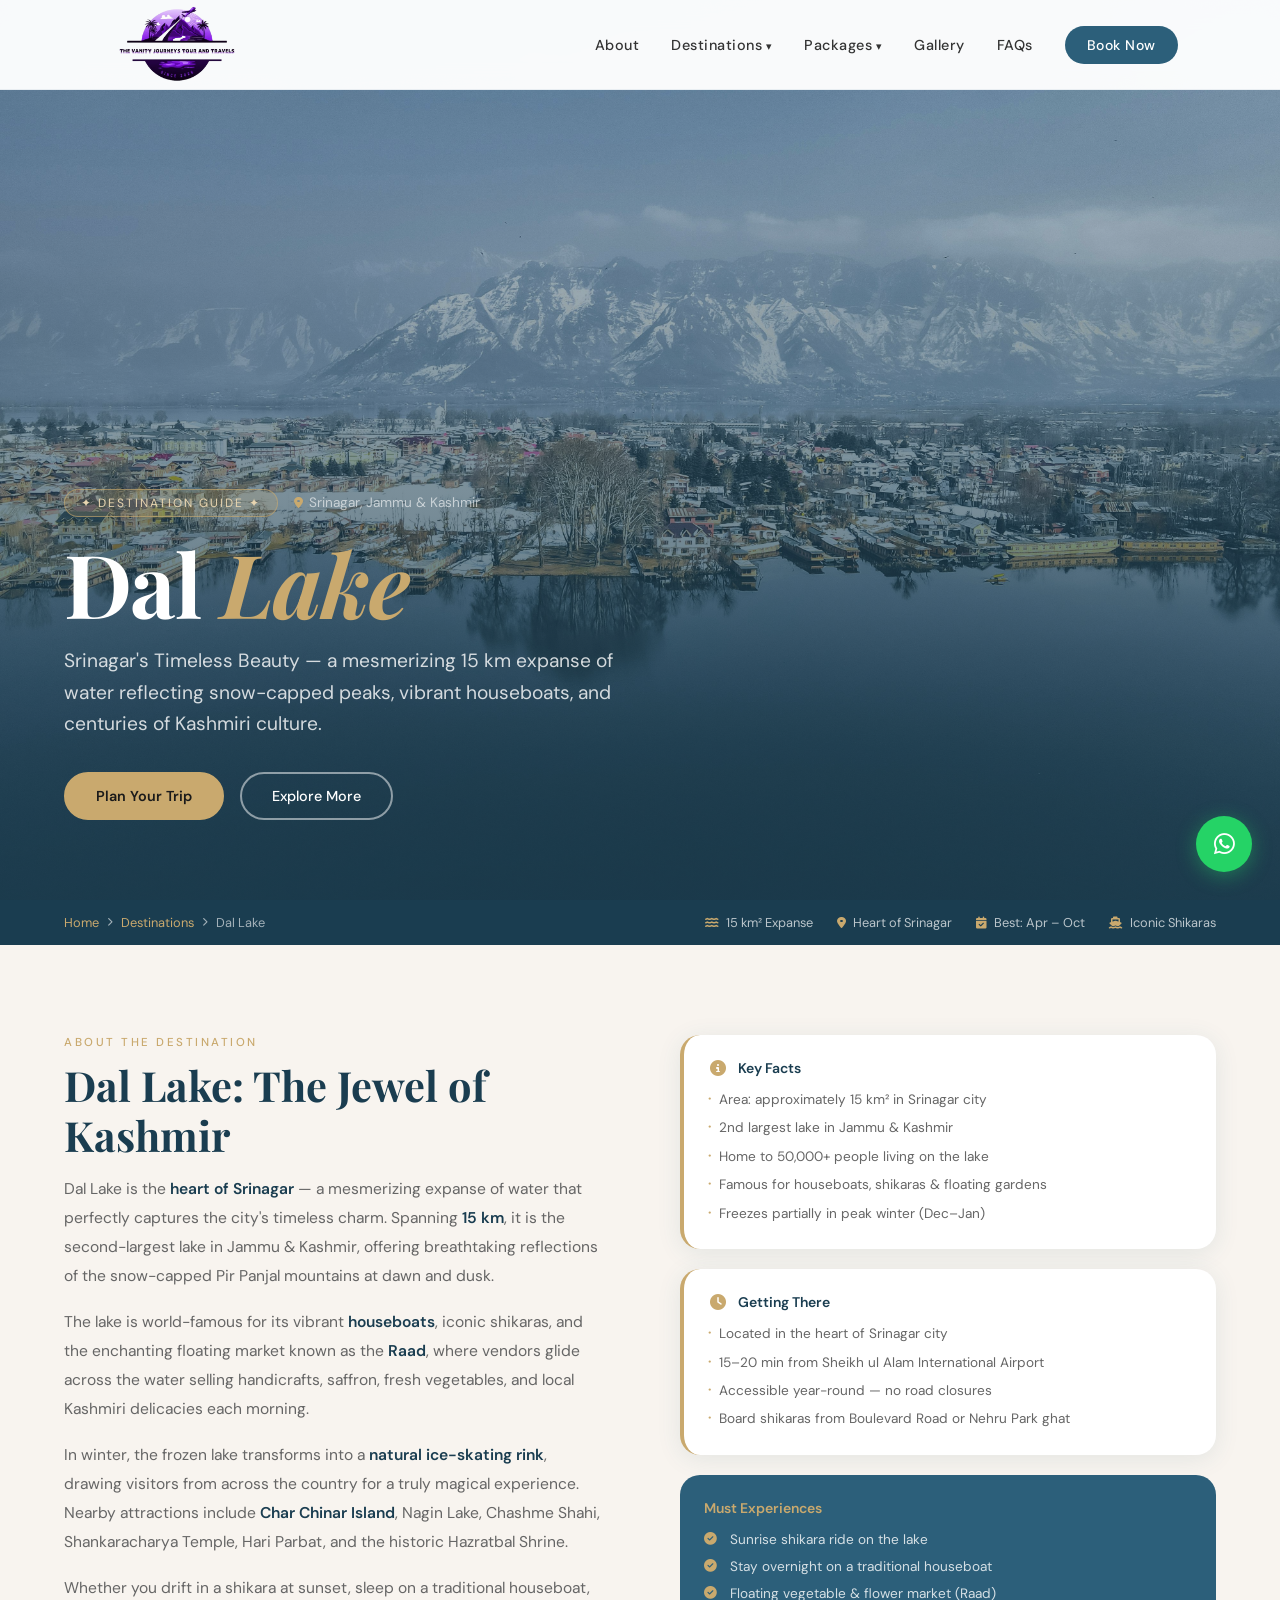
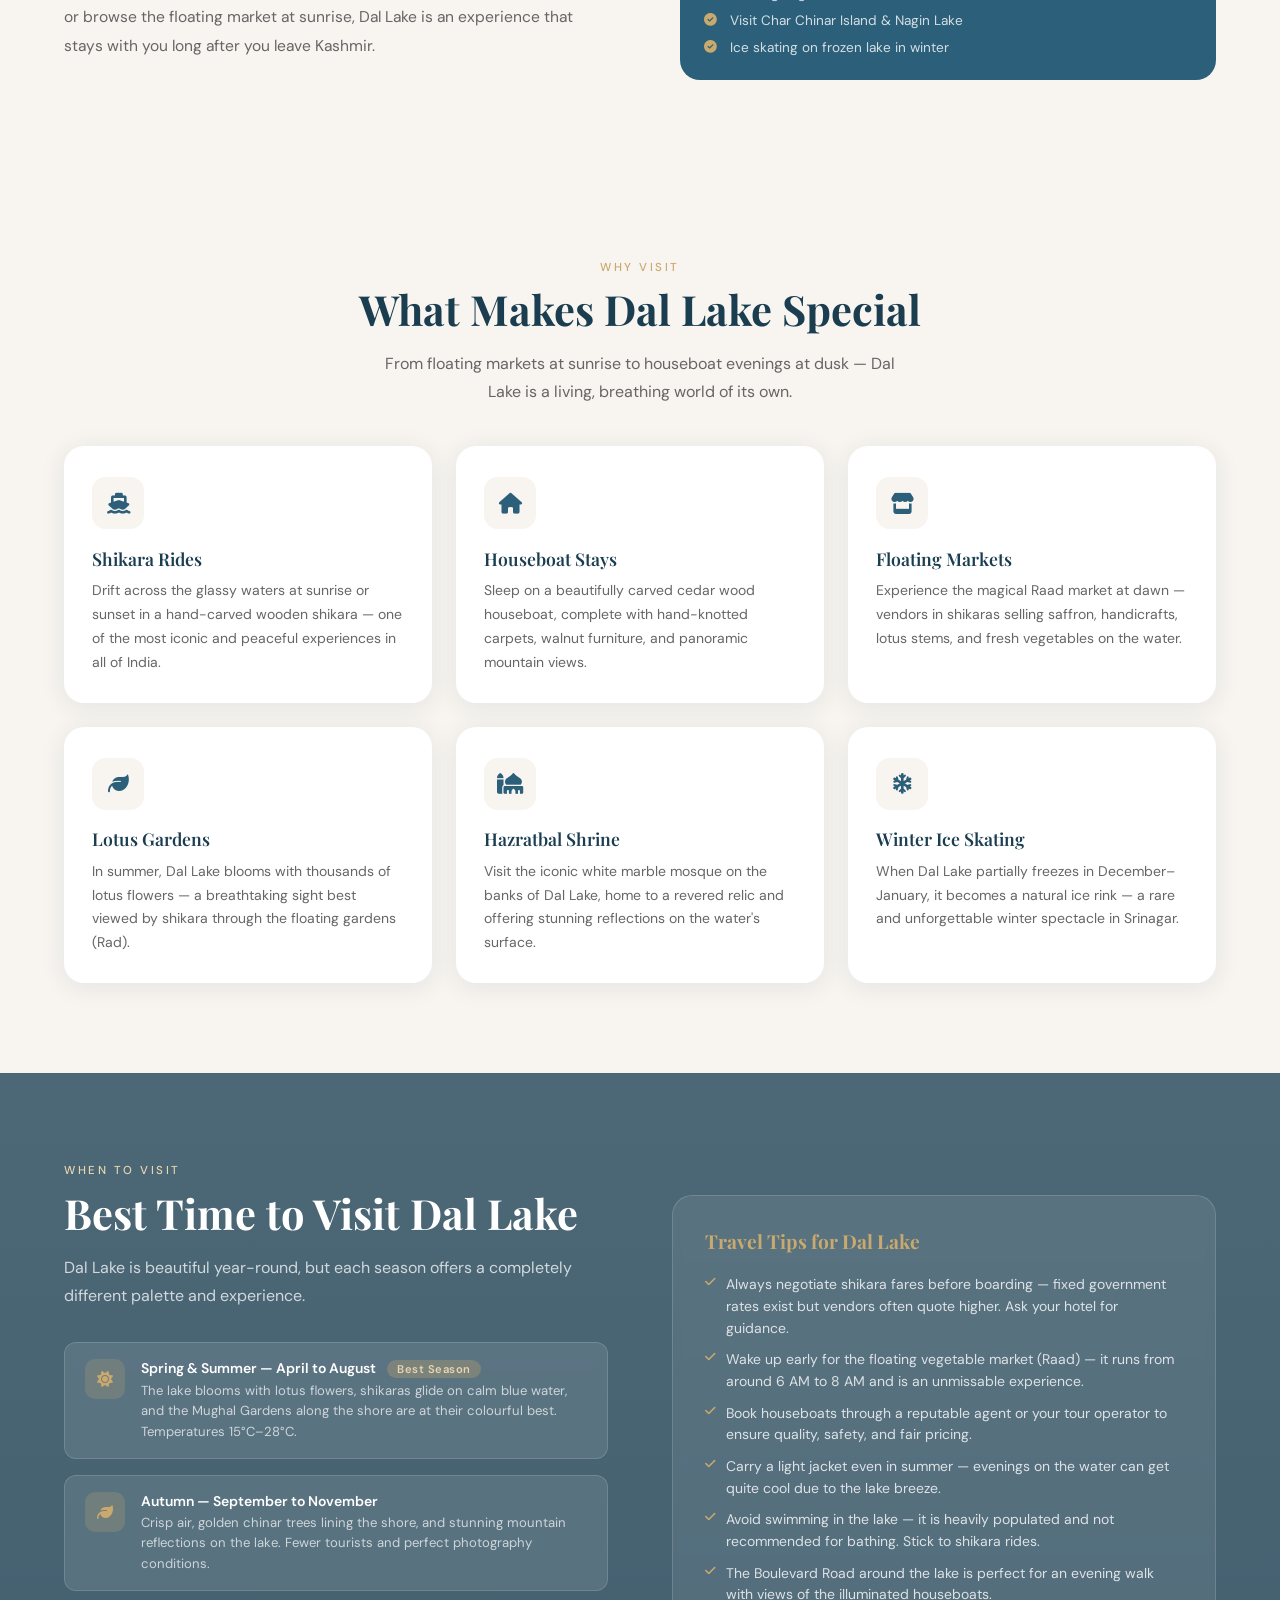
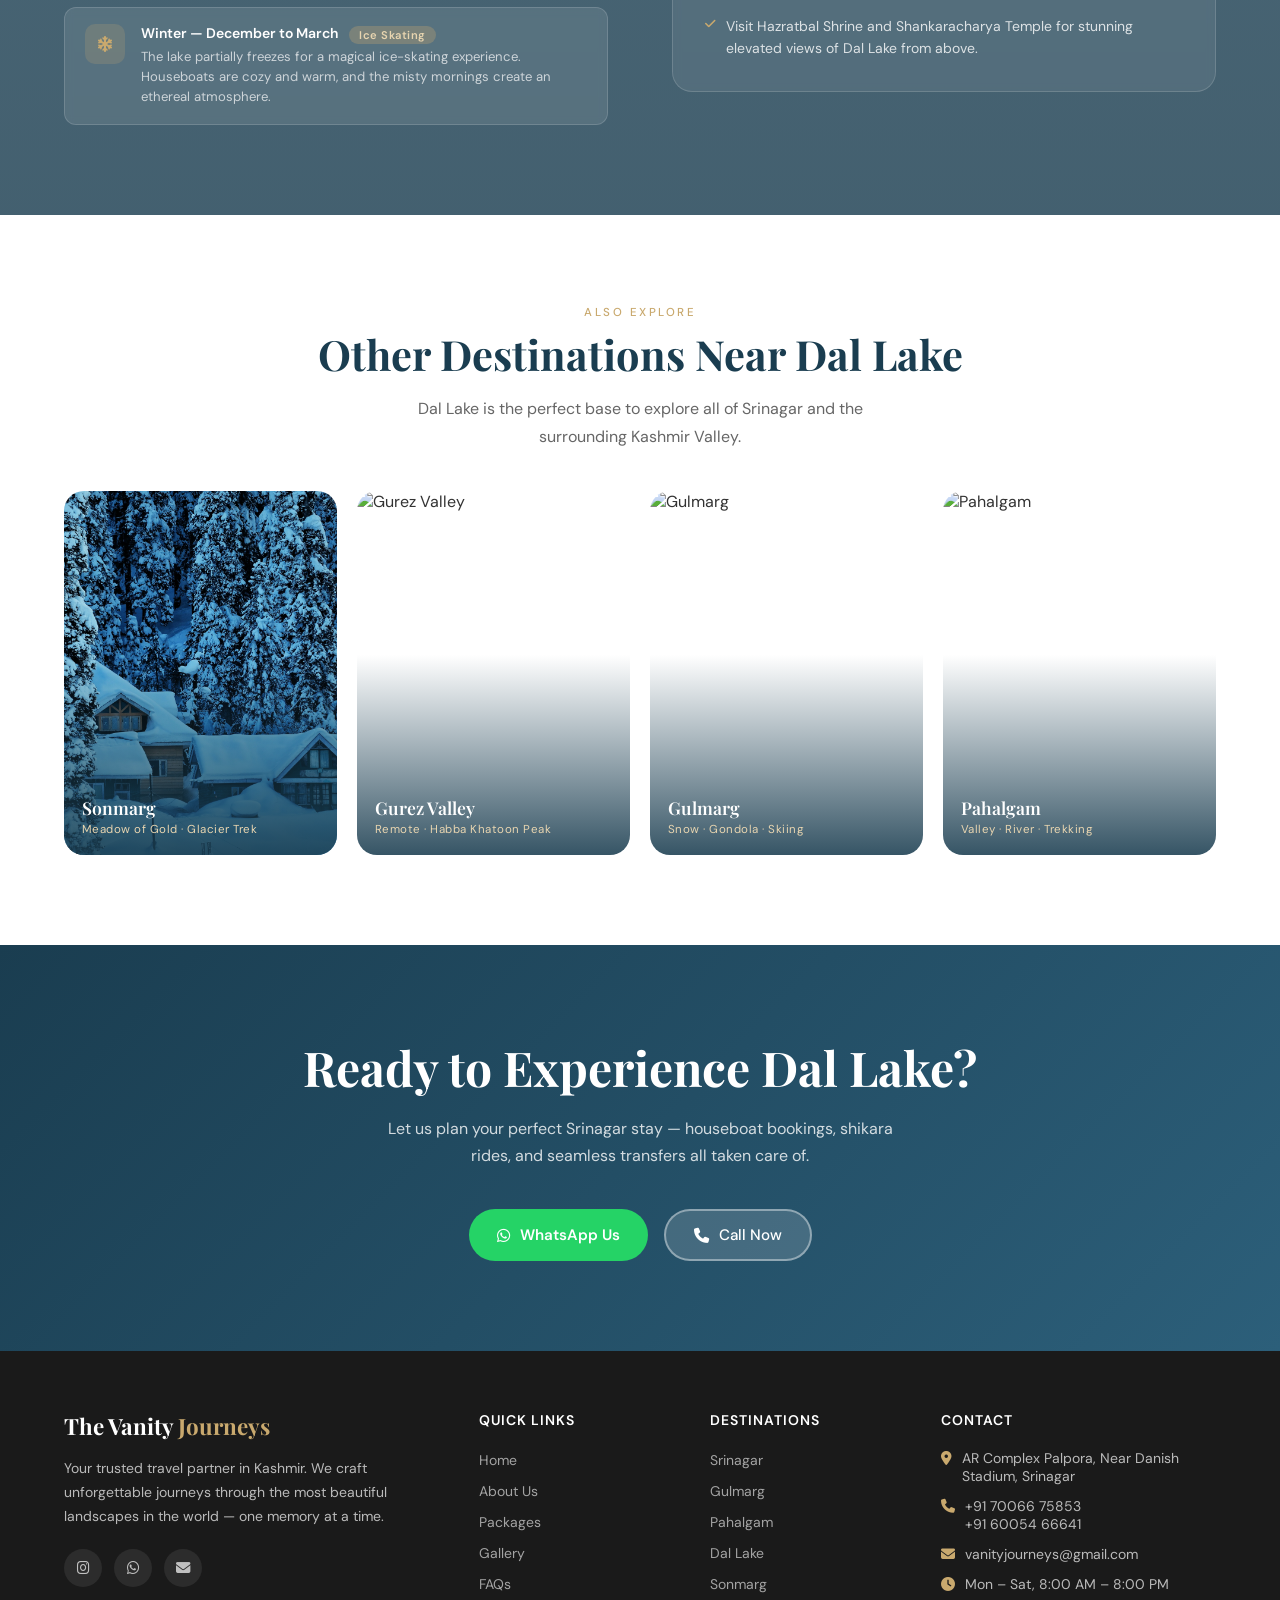
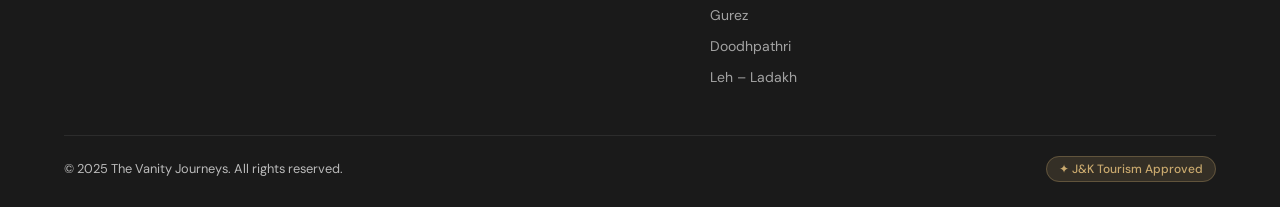
==== dallake.html @ 6ea886d5 "Added Dal Lake Destination Page and Mobile video" ====
<!doctype html>
<html lang="en">
  <head>
    <meta charset="UTF-8" />
    <meta name="viewport" content="width=device-width, initial-scale=1.0" />
    <title>Dal Lake – The Vanity Journeys</title>
    <link rel="preconnect" href="https://fonts.googleapis.com" />
    <link rel="preconnect" href="https://fonts.gstatic.com" crossorigin />
    <link
      href="https://fonts.googleapis.com/css2?family=Playfair+Display:ital,wght@0,400;0,600;0,700;1,400&family=DM+Sans:wght@300;400;500&display=swap"
      rel="stylesheet"
    />
    <link
      rel="stylesheet"
      href="https://cdnjs.cloudflare.com/ajax/libs/font-awesome/6.5.0/css/all.min.css"
    />
    <link rel="stylesheet" href="destination.css" />
  </head>
  <body>
    <!-- NAVBAR -->
    <nav id="navbar">
      <a href="index.html" class="nav-logo"
        ><img src="./assets/images/VanityLogo.png" alt="The Vanity Journeys"
      /></a>
      <ul class="nav-links">
        <li><a href="index.html#about">About</a></li>
        <li class="nav-dropdown">
          <a href="index.html#destinations">Destinations</a>
          <div class="dropdown-menu">
            <a href="#">Srinagar</a><a href="#">Gulmarg</a
            ><a href="#">Pahalgam</a> <a href="#">Doodhpathri</a
            ><a href="sonmarg.html">Sonmarg</a><a href="#">Gurez</a>
            <a href="#">Dal Lake</a><a href="ladakh.html">Leh – Ladakh</a>
          </div>
        </li>
        <li class="nav-dropdown">
          <a href="packages.html">Packages</a>
          <div class="dropdown-menu">
            <a href="packages.html#option1">Kashmir 3N/4D</a>
            <a href="packages.html#option2">Kashmir 4N/5D</a>
            <a href="packages.html#option3">Kashmir 5N/6D</a>
          </div>
        </li>
        <li><a href="#">Gallery</a></li>
        <li><a href="index.html#faq">FAQs</a></li>
        <li><a href="#cta" class="nav-cta">Book Now</a></li>
      </ul>
      <div class="hamburger" onclick="toggleMenu()">
        <span></span><span></span><span></span>
      </div>
    </nav>

    <!-- ─── HERO ─── -->
    <div class="dest-hero">
   <div class="dest-hero-bg" style=" background:
        linear-gradient(to bottom, rgba(26,61,80,0.25) 0%, rgba(26,61,80,0.85) 100%),
        url('./assets/images/dallake.jpg') center/cover;"></div>
      <div class="dest-hero-content">
        <div class="dest-hero-meta">
          <div class="dest-hero-badge">✦ Destination Guide ✦</div>
          <div class="dest-hero-region">
            <i class="fa fa-map-marker-alt"></i> Srinagar, Jammu & Kashmir
          </div>
        </div>
        <h1>Dal <em>Lake</em></h1>
        <p class="dest-hero-tagline">
          Srinagar's Timeless Beauty — a mesmerizing 15 km expanse of water
          reflecting snow-capped peaks, vibrant houseboats, and centuries of
          Kashmiri culture.
        </p>
        <div class="dest-hero-actions">
          <a href="#cta" class="btn-primary">Plan Your Trip</a>
          <a href="#about" class="btn-outline">Explore More</a>
        </div>
      </div>
    </div>

    <!-- ─── BREADCRUMB + QUICK FACTS ─── -->
    <div class="breadcrumb-bar">
      <div class="breadcrumb">
        <a href="index.html">Home</a>
        <i class="fa fa-chevron-right"></i>
        <a href="#">Destinations</a>
        <i class="fa fa-chevron-right"></i>
        <span>Dal Lake</span>
      </div>
      <div class="dest-quick-facts">
        <div class="dest-quick-fact">
          <i class="fa fa-water"></i> 15 km² Expanse
        </div>
        <div class="dest-quick-fact">
          <i class="fa fa-map-marker-alt"></i> Heart of Srinagar
        </div>
        <div class="dest-quick-fact">
          <i class="fa fa-calendar-check"></i> Best: Apr – Oct
        </div>
        <div class="dest-quick-fact">
          <i class="fa fa-ship"></i> Iconic Shikaras
        </div>
      </div>
    </div>

    <!-- ─── ABOUT ─── -->
    <section id="about">
      <div class="about-grid">
        <div class="about-text   ">
          <div class="section-tag">About the Destination</div>
          <h2 class="section-title">Dal Lake: The Jewel of Kashmir</h2>
          <p>
            Dal Lake is the <strong>heart of Srinagar</strong> — a mesmerizing
            expanse of water that perfectly captures the city's timeless charm.
            Spanning <strong>15 km</strong>, it is the second-largest lake in
            Jammu & Kashmir, offering breathtaking reflections of the
            snow-capped Pir Panjal mountains at dawn and dusk.
          </p>
          <p>
            The lake is world-famous for its vibrant
            <strong>houseboats</strong>, iconic shikaras, and the enchanting
            floating market known as the <strong>Raad</strong>, where vendors
            glide across the water selling handicrafts, saffron, fresh
            vegetables, and local Kashmiri delicacies each morning.
          </p>
          <p>
            In winter, the frozen lake transforms into a
            <strong>natural ice-skating rink</strong>, drawing visitors from
            across the country for a truly magical experience. Nearby
            attractions include <strong>Char Chinar Island</strong>, Nagin Lake,
            Chashme Shahi, Shankaracharya Temple, Hari Parbat, and the historic
            Hazratbal Shrine.
          </p>
          <p>
            Whether you drift in a shikara at sunset, sleep on a traditional
            houseboat, or browse the floating market at sunrise, Dal Lake is an
            experience that stays with you long after you leave Kashmir.
          </p>
        </div>

        <div class="about-sidebar   ">
          <div class="info-card">
            <div class="info-card-header">
              <i class="fa fa-info-circle"></i>
              <h4>Key Facts</h4>
            </div>
            <ul>
              <li>Area: approximately 15 km² in Srinagar city</li>
              <li>2nd largest lake in Jammu & Kashmir</li>
              <li>Home to 50,000+ people living on the lake</li>
              <li>Famous for houseboats, shikaras & floating gardens</li>
              <li>Freezes partially in peak winter (Dec–Jan)</li>
            </ul>
          </div>

          <div class="info-card">
            <div class="info-card-header">
              <i class="fa fa-clock"></i>
              <h4>Getting There</h4>
            </div>
            <ul>
              <li>Located in the heart of Srinagar city</li>
              <li>15–20 min from Sheikh ul Alam International Airport</li>
              <li>Accessible year-round — no road closures</li>
              <li>Board shikaras from Boulevard Road or Nehru Park ghat</li>
            </ul>
          </div>

          <div class="highlight-strip">
            <h4>Must Experiences</h4>
            <div class="highlight-item">
              <i class="fa fa-check-circle"></i
              ><span>Sunrise shikara ride on the lake</span>
            </div>
            <div class="highlight-item">
              <i class="fa fa-check-circle"></i
              ><span>Stay overnight on a traditional houseboat</span>
            </div>
            <div class="highlight-item">
              <i class="fa fa-check-circle"></i
              ><span>Floating vegetable & flower market (Raad)</span>
            </div>
            <div class="highlight-item">
              <i class="fa fa-check-circle"></i
              ><span>Visit Char Chinar Island & Nagin Lake</span>
            </div>
            <div class="highlight-item">
              <i class="fa fa-check-circle"></i
              ><span>Ice skating on frozen lake in winter</span>
            </div>
          </div>
        </div>
      </div>
    </section>

 

    <!-- ─── HIGHLIGHTS ─── -->
    <section id="highlights">
      <div class="  " style="text-align: center">
        <div class="section-tag">Why Visit</div>
        <h2 class="section-title">What Makes Dal Lake Special</h2>
        <p class="section-sub" style="max-width: 540px; margin: 0 auto">
          From floating markets at sunrise to houseboat evenings at dusk — Dal
          Lake is a living, breathing world of its own.
        </p>
      </div>
      <div class="highlights-grid">
        <div class="highlight-card   ">
          <div class="highlight-card-icon"><i class="fa fa-ship"></i></div>
          <h3>Shikara Rides</h3>
          <p>
            Drift across the glassy waters at sunrise or sunset in a hand-carved
            wooden shikara — one of the most iconic and peaceful experiences in
            all of India.
          </p>
        </div>
        <div class="highlight-card   ">
          <div class="highlight-card-icon"><i class="fa fa-home"></i></div>
          <h3>Houseboat Stays</h3>
          <p>
            Sleep on a beautifully carved cedar wood houseboat, complete with
            hand-knotted carpets, walnut furniture, and panoramic mountain
            views.
          </p>
        </div>
        <div class="highlight-card   ">
          <div class="highlight-card-icon"><i class="fa fa-store"></i></div>
          <h3>Floating Markets</h3>
          <p>
            Experience the magical Raad market at dawn — vendors in shikaras
            selling saffron, handicrafts, lotus stems, and fresh vegetables on
            the water.
          </p>
        </div>
        <div class="highlight-card   ">
          <div class="highlight-card-icon"><i class="fa fa-leaf"></i></div>
          <h3>Lotus Gardens</h3>
          <p>
            In summer, Dal Lake blooms with thousands of lotus flowers — a
            breathtaking sight best viewed by shikara through the floating
            gardens (Rad).
          </p>
        </div>
        <div class="highlight-card   ">
          <div class="highlight-card-icon"><i class="fa fa-mosque"></i></div>
          <h3>Hazratbal Shrine</h3>
          <p>
            Visit the iconic white marble mosque on the banks of Dal Lake, home
            to a revered relic and offering stunning reflections on the water's
            surface.
          </p>
        </div>
        <div class="highlight-card   ">
          <div class="highlight-card-icon"><i class="fa fa-snowflake"></i></div>
          <h3>Winter Ice Skating</h3>
          <p>
            When Dal Lake partially freezes in December–January, it becomes a
            natural ice rink — a rare and unforgettable winter spectacle in
            Srinagar.
          </p>
        </div>
      </div>
    </section>

    <!-- ─── BEST TIME ─── -->
    <section id="best-time">
      <div class="best-time-grid">
        <div class="best-time-content   ">
          <div class="section-tag">When to Visit</div>
          <h2 class="section-title">Best Time to Visit Dal Lake</h2>
          <p class="section-sub">
            Dal Lake is beautiful year-round, but each season offers a
            completely different palette and experience.
          </p>
          <div class="season-cards" style="margin-top: 1.75rem">
            <div class="season-card">
              <div class="season-icon"><i class="fa fa-sun"></i></div>
              <div>
                <h4>
                  Spring & Summer — April to August
                  <span class="season-best">Best Season</span>
                </h4>
                <p>
                  The lake blooms with lotus flowers, shikaras glide on calm
                  blue water, and the Mughal Gardens along the shore are at
                  their colourful best. Temperatures 15°C–28°C.
                </p>
              </div>
            </div>
            <div class="season-card">
              <div class="season-icon"><i class="fa fa-leaf"></i></div>
              <div>
                <h4>Autumn — September to November</h4>
                <p>
                  Crisp air, golden chinar trees lining the shore, and stunning
                  mountain reflections on the lake. Fewer tourists and perfect
                  photography conditions.
                </p>
              </div>
            </div>
            <div class="season-card">
              <div class="season-icon"><i class="fa fa-snowflake"></i></div>
              <div>
                <h4>
                  Winter — December to March
                  <span class="season-best">Ice Skating</span>
                </h4>
                <p>
                  The lake partially freezes for a magical ice-skating
                  experience. Houseboats are cozy and warm, and the misty
                  mornings create an ethereal atmosphere.
                </p>
              </div>
            </div>
          </div>
        </div>

        <div class="tips-box   ">
          <h3>Travel Tips for Dal Lake</h3>
          <ul class="tips-list">
            <li>
              <i class="fa fa-check"></i> Always negotiate shikara fares before
              boarding — fixed government rates exist but vendors often quote
              higher. Ask your hotel for guidance.
            </li>
            <li>
              <i class="fa fa-check"></i> Wake up early for the floating
              vegetable market (Raad) — it runs from around 6 AM to 8 AM and is
              an unmissable experience.
            </li>
            <li>
              <i class="fa fa-check"></i> Book houseboats through a reputable
              agent or your tour operator to ensure quality, safety, and fair
              pricing.
            </li>
            <li>
              <i class="fa fa-check"></i> Carry a light jacket even in summer —
              evenings on the water can get quite cool due to the lake breeze.
            </li>
            <li>
              <i class="fa fa-check"></i> Avoid swimming in the lake — it is
              heavily populated and not recommended for bathing. Stick to
              shikara rides.
            </li>
            <li>
              <i class="fa fa-check"></i> The Boulevard Road around the lake is
              perfect for an evening walk with views of the illuminated
              houseboats.
            </li>
            <li>
              <i class="fa fa-check"></i> Visit Hazratbal Shrine and
              Shankaracharya Temple for stunning elevated views of Dal Lake from
              above.
            </li>
          </ul>
        </div>
      </div>
    </section>

    <!-- ─── NEARBY DESTINATIONS ─── -->
    <section id="nearby">
      <div class="  " style="text-align: center; margin-bottom: 0">
        <div class="section-tag">Also Explore</div>
        <h2 class="section-title">Other Destinations Near Dal Lake</h2>
        <p class="section-sub" style="max-width: 500px; margin: 0 auto">
          Dal Lake is the perfect base to explore all of Srinagar and the
          surrounding Kashmir Valley.
        </p>
      </div>
      <div class="nearby-grid">
        <a href="sonmarg.html" class="nearby-card   ">
          <img
            src="./assets/images/sonmarg/sonmarg2.webp"
            alt="Sonmarg"
          />
          <div class="nearby-overlay">
            <div class="nearby-name">Sonmarg</div>
            <div class="nearby-tag">Meadow of Gold · Glacier Trek</div>
          </div>
          <div class="nearby-arrow"><i class="fa fa-arrow-right"></i></div>
        </a>
        <div class="nearby-card   ">
          <img
            src="https://images.unsplash.com/photo-1625467096769-ac4a8c4f4e56?w=500&q=80"
            alt="Gurez Valley"
          />
          <div class="nearby-overlay">
            <div class="nearby-name">Gurez Valley</div>
            <div class="nearby-tag">Remote · Habba Khatoon Peak</div>
          </div>
          <div class="nearby-arrow"><i class="fa fa-arrow-right"></i></div>
        </div>
        <div class="nearby-card   ">
          <img
            src="https://images.unsplash.com/photo-1582650625119-3a31f8fa2699?w=500&q=80"
            alt="Gulmarg"
          />
          <div class="nearby-overlay">
            <div class="nearby-name">Gulmarg</div>
            <div class="nearby-tag">Snow · Gondola · Skiing</div>
          </div>
          <div class="nearby-arrow"><i class="fa fa-arrow-right"></i></div>
        </div>
        <div class="nearby-card   ">
          <img
            src="https://images.unsplash.com/photo-1626621341517-bbf3d9990a23?w=500&q=80"
            alt="Pahalgam"
          />
          <div class="nearby-overlay">
            <div class="nearby-name">Pahalgam</div>
            <div class="nearby-tag">Valley · River · Trekking</div>
          </div>
          <div class="nearby-arrow"><i class="fa fa-arrow-right"></i></div>
        </div>
      </div>
    </section>

    <!-- ─── CTA ─── -->
    <section id="cta">
      <div class="  ">
        <h2>Ready to Experience Dal Lake?</h2>
        <p>
          Let us plan your perfect Srinagar stay — houseboat bookings, shikara
          rides, and seamless transfers all taken care of.
        </p>
        <div class="cta-actions">
          <a
            href="https://wa.me/917006675853?text=Hi%2C%20I%27m%20interested%20in%20a%20Dal%20Lake%20%2F%20Srinagar%20tour%20package"
            class="btn-whatsapp"
            target="_blank"
            ><i class="fab fa-whatsapp"></i> WhatsApp Us</a
          >
          <a href="tel:+917006675853" class="btn-call"
            ><i class="fa fa-phone"></i> Call Now</a
          >
        </div>
      </div>
    </section>

    <!-- ─── FOOTER ─── -->
    <footer>
      <div class="footer-grid">
        <div class="footer-brand">
          <span class="logo">The Vanity <span>Journeys</span></span>
          <p>
            Your trusted travel partner in Kashmir. We craft unforgettable
            journeys through the most beautiful landscapes in the world — one
            memory at a time.
          </p>
          <div class="footer-socials">
            <a href="https://instagram.com/thevanityjourneys" target="_blank"
              ><i class="fab fa-instagram"></i
            ></a>
            <a href="https://wa.me/917006675853" target="_blank"
              ><i class="fab fa-whatsapp"></i
            ></a>
            <a href="mailto:vanityjourneys@gmail.com"
              ><i class="fa fa-envelope"></i
            ></a>
          </div>
        </div>
        <div class="footer-col">
          <h4>Quick Links</h4>
          <ul>
            <li><a href="index.html">Home</a></li>
            <li><a href="index.html#about">About Us</a></li>
            <li><a href="packages.html">Packages</a></li>
            <li><a href="#">Gallery</a></li>
            <li><a href="index.html#faq">FAQs</a></li>
          </ul>
        </div>
        <div class="footer-col">
          <h4>Destinations</h4>
          <ul>
            <li><a href="#">Srinagar</a></li>
            <li><a href="#">Gulmarg</a></li>
            <li><a href="#">Pahalgam</a></li>
            <li><a href="#">Dal Lake</a></li>
            <li><a href="sonmarg.html">Sonmarg</a></li>
            <li><a href="#">Gurez</a></li>
            <li><a href="#">Doodhpathri</a></li>
            <li><a href="ladakh.html">Leh – Ladakh</a></li>
          </ul>
        </div>
        <div class="footer-col">
          <h4>Contact</h4>
          <div class="footer-contact-item">
            <i class="fa fa-map-marker-alt"></i
            ><span>AR Complex Palpora, Near Danish Stadium, Srinagar</span>
          </div>
          <div class="footer-contact-item">
            <i class="fa fa-phone"></i
            ><span>+91 70066 75853<br />+91 60054 66641</span>
          </div>
          <div class="footer-contact-item">
            <i class="fa fa-envelope"></i><span>vanityjourneys@gmail.com</span>
          </div>
          <div class="footer-contact-item">
            <i class="fa fa-clock"></i><span>Mon – Sat, 8:00 AM – 8:00 PM</span>
          </div>
        </div>
      </div>
      <div class="footer-bottom">
        <span>© 2025 The Vanity Journeys. All rights reserved.</span>
        <div class="footer-approved"><span>✦ J&K Tourism Approved</span></div>
      </div>
    </footer>

    <a href="https://wa.me/917006675853" class="wa-float" target="_blank"
      ><i class="fab fa-whatsapp"></i
    ></a>

    <script>
      const navbar = document.getElementById("navbar");
      window.addEventListener("scroll", () => {
        navbar.classList.toggle("scrolled", window.scrollY > 40);
      });

      const observer = new IntersectionObserver(
        (entries) => {
          entries.forEach((entry, i) => {
            if (entry.isIntersecting) {
              setTimeout(() => entry.target.classList.add("visible"), i * 90);
              observer.unobserve(entry.target);
            }
          });
        },
        { threshold: 0.1 },
      );
      document
        .querySelectorAll(".  ")
        .forEach((el) => observer.observe(el));

      function toggleMenu() {
        const links = document.querySelector(".nav-links");
        if (links.style.display === "flex") {
          links.style.display = "";
        } else {
          links.style.cssText =
            "display:flex;flex-direction:column;position:fixed;top:72px;left:0;right:0;background:white;padding:1.5rem 5%;box-shadow:0 12px 48px rgba(44,95,122,0.18);gap:1rem;z-index:999;";
        }
      }
    </script>
  </body>
</html>
---- destination.css ----
*,
*::before,
*::after {
  box-sizing: border-box;
  margin: 0;
  padding: 0;
}

:root {
  --primary: #2c5f7a;
  --primary-dark: #1a3d50;
  --primary-light: #4a85a3;
  --accent: #c9a96e;
  --accent-light: #e8d5b0;
  --cream: #f8f4ef;
  --cream-dark: #ede7de;
  --dark: #1a1a1a;
  --text: #333;
  --text-light: #666;
  --white: #fff;
  --font-display: "Playfair Display", serif;
  --font-body: "DM Sans", sans-serif;
  --shadow: 0 4px 24px rgba(44, 95, 122, 0.1);
  --shadow-lg: 0 12px 48px rgba(44, 95, 122, 0.18);
  --radius: 12px;
  --radius-lg: 20px;
}

html {
  scroll-behavior: smooth;
}
body {
  font-family: var(--font-body);
  color: var(--text);
  background: var(--white);
  overflow-x: hidden;
}

/* ─── NAVBAR ─── */
nav {
  position: fixed;
  top: 0;
  left: 0;
  right: 0;
  z-index: 1000;
  display: flex;
  align-items: center;
  justify-content: space-between;
  padding: 0 8%;
  height: 90px;
  background: rgba(255, 255, 255, 0.96);
  backdrop-filter: blur(12px);
  border-bottom: 1px solid rgba(44, 95, 122, 0.08);
  transition: box-shadow 0.3s;
}
nav.scrolled {
  box-shadow: var(--shadow);
}

.nav-logo > img {
  width: 150px;
  text-decoration: none;
  letter-spacing: -0.5px;
}
.nav-logo span {
  color: var(--accent);
}
.nav-links {
  display: flex;
  align-items: center;
  gap: 2rem;
  list-style: none;
}
.nav-links a {
  font-size: 0.9rem;
  font-weight: 500;
  color: var(--text);
  text-decoration: none;
  letter-spacing: 0.5px;
  transition: color 0.2s;
}
.nav-links a:hover,
.nav-links a.active {
  color: var(--primary);
}
.nav-dropdown {
  position: relative;
}
.nav-dropdown > a::after {
  content: " ▾";
  font-size: 0.7rem;
}
/* Bridge gap so mouse can travel from link to menu without it closing */
.nav-dropdown::after {
  content: "";
  position: absolute;
  top: 100%;
  left: 0;
  right: 0;
  height: 12px;
}
.dropdown-menu {
  display: block;
  visibility: hidden;
  opacity: 0;
  pointer-events: none;
  position: absolute;
  top: calc(100% + 12px);
  left: 0;
  background: var(--white);
  border-radius: var(--radius);
  box-shadow: var(--shadow-lg);
  min-width: 200px;
  padding: 8px 0;
  border: 1px solid rgba(44, 95, 122, 0.08);
  transform: translateY(6px);
  transition:
    opacity 0.18s ease,
    transform 0.18s ease,
    visibility 0s 0.18s;
}
.nav-dropdown:hover .dropdown-menu,
.nav-dropdown:focus-within .dropdown-menu {
  visibility: visible;
  opacity: 1;
  pointer-events: auto;
  transform: translateY(0);
  transition:
    opacity 0.18s ease,
    transform 0.18s ease,
    visibility 0s 0s;
}
.dropdown-menu a {
  display: block;
  padding: 10px 18px;
  font-size: 0.875rem;
  color: var(--text);
}
.dropdown-menu a:hover {
  background: var(--cream);
  color: var(--primary);
}
/* Mobile dropdown inside hamburger menu */
.nav-links.mobile-open {
  display: flex !important;
}
.nav-links.mobile-open .nav-dropdown .dropdown-menu {
  display: none;
  position: static;
  box-shadow: none;
  border: none;
  background: var(--cream);
  border-radius: var(--radius);
  padding: 4px 0 4px 1rem;
  margin-top: 4px;
  transform: none;
  opacity: 1;
  visibility: visible;
  pointer-events: auto;
  transition: none;
}
.nav-cta {
  background: var(--primary);
  color: var(--white) !important;
  padding: 10px 22px;
  border-radius: 50px;
  font-weight: 500 !important;
  font-size: 0.875rem !important;
  transition:
    background 0.2s,
    transform 0.15s !important;
}
.nav-cta:hover {
  background: var(--primary-dark) !important;
  transform: translateY(-1px);
}
.hamburger {
  display: none;
  flex-direction: column;
  gap: 5px;
  cursor: pointer;
}
.hamburger span {
  display: block;
  width: 24px;
  height: 2px;
  background: var(--primary);
  border-radius: 2px;
  transition: 0.3s;
}

/* ─── HERO ─── */
.dest-hero {
  position: relative;
  height: 100vh;
  min-height: 580px;
  display: flex;
  align-items: flex-end;
  overflow: hidden;
}
.dest-hero-bg {
  position: absolute;
  inset: 0;
  transform-origin: center;
  animation: slowZoom 12s ease-out both;
}
@keyframes slowZoom {
  from {
    transform: scale(1.06);
  }
  to {
    transform: scale(1);
  }
}

.dest-hero-content {
  position: relative;
  z-index: 2;
  padding: 0 5% 5rem;
  width: 100%;
  animation: fadeUp 1s 0.3s ease both;
}
@keyframes fadeUp {
  from {
    opacity: 0;
    transform: translateY(32px);
  }
  to {
    opacity: 1;
    transform: translateY(0);
  }
}

.dest-hero-meta {
  display: flex;
  align-items: center;
  gap: 1rem;
  margin-bottom: 1.25rem;
  flex-wrap: wrap;
}
.dest-hero-badge {
  background: rgba(201, 169, 110, 0.2);
  border: 1px solid rgba(201, 169, 110, 0.6);
  color: var(--accent-light);
  padding: 5px 16px;
  border-radius: 50px;
  font-size: 0.75rem;
  letter-spacing: 2px;
  text-transform: uppercase;
}
.dest-hero-region {
  color: rgba(255, 255, 255, 0.6);
  font-size: 0.85rem;
  display: flex;
  align-items: center;
  gap: 6px;
}
.dest-hero-region i {
  color: var(--accent);
  font-size: 0.75rem;
}

.dest-hero-content h1 {
  font-family: var(--font-display);
  font-size: clamp(2.8rem, 7vw, 5.5rem);
  font-weight: 700;
  color: var(--white);
  line-height: 1.05;
  margin-bottom: 1rem;
  letter-spacing: -1px;
}
.dest-hero-content h1 em {
  color: var(--accent);
  font-style: italic;
}
.dest-hero-tagline {
  font-size: clamp(1rem, 2vw, 1.2rem);
  color: rgba(255, 255, 255, 0.8);
  max-width: 600px;
  line-height: 1.65;
  margin-bottom: 2rem;
}
.dest-hero-actions {
  display: flex;
  gap: 1rem;
  flex-wrap: wrap;
}
.btn-primary {
  background: var(--accent);
  color: var(--dark);
  padding: 13px 30px;
  border-radius: 50px;
  font-weight: 600;
  font-size: 0.9rem;
  text-decoration: none;
  border: 2px solid var(--accent);
  transition: all 0.2s;
}
.btn-primary:hover {
  background: transparent;
  color: var(--accent);
}
.btn-outline {
  background: transparent;
  color: var(--white);
  padding: 13px 30px;
  border-radius: 50px;
  font-weight: 500;
  font-size: 0.9rem;
  text-decoration: none;
  border: 2px solid rgba(255, 255, 255, 0.5);
  transition: all 0.2s;
}
.btn-outline:hover {
  background: var(--white);
  color: var(--primary);
}

/* ─── BREADCRUMB BAR ─── */
.breadcrumb-bar {
  background: var(--primary-dark);
  padding: 14px 5%;
  display: flex;
  align-items: center;
  justify-content: space-between;
  flex-wrap: wrap;
  gap: 1rem;
}
.breadcrumb {
  display: flex;
  align-items: center;
  gap: 8px;
  font-size: 0.8rem;
  color: rgba(255, 255, 255, 0.6);
}
.breadcrumb a {
  color: var(--accent);
  text-decoration: none;
  transition: opacity 0.2s;
}
.breadcrumb a:hover {
  opacity: 0.8;
}
.breadcrumb i {
  font-size: 0.55rem;
}
.dest-quick-facts {
  display: flex;
  gap: 1.5rem;
  flex-wrap: wrap;
}
.dest-quick-fact {
  display: flex;
  align-items: center;
  gap: 7px;
  font-size: 0.8rem;
  color: rgba(255, 255, 255, 0.7);
}
.dest-quick-fact i {
  color: var(--accent);
  font-size: 0.75rem;
}

/* ─── FADE IN ─── */
.fade-in {
  opacity: 0;
  transform: translateY(24px);
  transition:
    opacity 0.6s ease,
    transform 0.6s ease;
}
.fade-in.visible {
  opacity: 1;
  transform: translateY(0);
}

/* ─── SECTION COMMONS ─── */
.section-tag {
  font-size: 0.72rem;
  font-weight: 500;
  letter-spacing: 2.5px;
  text-transform: uppercase;
  color: var(--accent);
  margin-bottom: 0.6rem;
}
.section-title {
  font-family: var(--font-display);
  font-size: clamp(1.7rem, 3.5vw, 2.6rem);
  font-weight: 700;
  color: var(--primary-dark);
  line-height: 1.2;
  margin-bottom: 1rem;
}
.section-sub {
  font-size: 1rem;
  color: var(--text-light);
  line-height: 1.75;
}

/* ─── ABOUT SECTION ─── */
#about {
  padding: 90px 5%;
  background: var(--cream);
}
.about-grid {
  display: grid;
  grid-template-columns: 1fr 1fr;
  gap: 5rem;
  align-items: start;
}

.about-text p {
  font-size: 0.975rem;
  color: var(--text-light);
  line-height: 1.85;
  margin-bottom: 1.1rem;
}
.about-text p:last-child {
  margin-bottom: 0;
}
.about-text p strong {
  color: var(--primary-dark);
  font-weight: 600;
}

.about-sidebar {
  display: flex;
  flex-direction: column;
  gap: 1.25rem;
}
.info-card {
  background: var(--white);
  border-radius: var(--radius-lg);
  padding: 1.5rem;
  box-shadow: var(--shadow);
  border-left: 4px solid var(--accent);
}
.info-card-header {
  display: flex;
  align-items: center;
  gap: 10px;
  margin-bottom: 0.75rem;
}
.info-card-header i {
  color: var(--accent);
  font-size: 1rem;
  width: 20px;
  text-align: center;
}
.info-card-header h4 {
  font-size: 0.875rem;
  font-weight: 600;
  color: var(--primary-dark);
}
.info-card p,
.info-card ul li {
  font-size: 0.85rem;
  color: var(--text-light);
  line-height: 1.65;
}
.info-card ul {
  list-style: none;
  display: flex;
  flex-direction: column;
  gap: 6px;
  padding: 0;
}
.info-card ul li {
  display: flex;
  align-items: flex-start;
  gap: 8px;
}
.info-card ul li::before {
  content: "·";
  color: var(--accent);
  font-weight: 700;
  flex-shrink: 0;
  margin-top: -1px;
}

.highlight-strip {
  background: var(--primary);
  border-radius: var(--radius-lg);
  padding: 1.5rem;
  display: flex;
  flex-direction: column;
  gap: 10px;
}
.highlight-strip h4 {
  font-size: 0.875rem;
  font-weight: 600;
  color: var(--accent);
  margin-bottom: 4px;
}
.highlight-item {
  display: flex;
  align-items: center;
  gap: 10px;
}
.highlight-item i {
  color: var(--accent);
  width: 16px;
  flex-shrink: 0;
  font-size: 0.8rem;
}
.highlight-item span {
  font-size: 0.85rem;
  color: rgba(255, 255, 255, 0.8);
}

/* ─── GALLERY ─── */
#gallery {
  padding: 90px 5%;
  background: var(--white);
}
.gallery-grid {
  display: grid;
  grid-template-columns: repeat(4, 1fr);
  grid-template-rows: 260px 260px;
  gap: 12px;
  margin-top: 2.5rem;
}
.gallery-item {
  border-radius: var(--radius-lg);
  overflow: hidden;
  cursor: pointer;
}
.gallery-item img {
  width: 100%;
  height: 100%;
  object-fit: cover;
  transition: transform 0.5s;
  display: block;
}
.gallery-item:hover img {
  transform: scale(1.06);
}
.gallery-item.tall {
  grid-row: span 2;
}
.gallery-item.wide {
  grid-column: span 2;
}

/* ─── HIGHLIGHTS ─── */
#highlights {
  padding: 90px 5%;
  background: var(--cream);
}
.highlights-grid {
  display: grid;
  grid-template-columns: repeat(3, 1fr);
  gap: 1.5rem;
  margin-top: 2.5rem;
}
.highlight-card {
  background: var(--white);
  border-radius: var(--radius-lg);
  padding: 1.75rem;
  box-shadow: var(--shadow);
  transition:
    transform 0.3s,
    box-shadow 0.3s;
  border-top: 3px solid transparent;
}
.highlight-card:hover {
  transform: translateY(-5px);
  box-shadow: var(--shadow-lg);
  border-top-color: var(--accent);
}
.highlight-card-icon {
  width: 52px;
  height: 52px;
  border-radius: 14px;
  background: var(--cream);
  display: flex;
  align-items: center;
  justify-content: center;
  font-size: 1.3rem;
  color: var(--primary);
  margin-bottom: 1.1rem;
}
.highlight-card h3 {
  font-family: var(--font-display);
  font-size: 1.1rem;
  font-weight: 600;
  color: var(--primary-dark);
  margin-bottom: 0.6rem;
}
.highlight-card p {
  font-size: 0.875rem;
  color: var(--text-light);
  line-height: 1.7;
}

/* ─── BEST TIME ─── */
#best-time {
  padding: 90px 5%;
  position: relative;
  background:
    linear-gradient(rgba(26, 61, 80, 0.78), rgba(26, 61, 80, 0.82)),
    url("https://images.unsplash.com/photo-1626621341517-bbf3d9990a23?w=1400&q=80")
      center/cover;
}
.best-time-grid {
  display: grid;
  grid-template-columns: 1fr 1fr;
  gap: 4rem;
  align-items: center;
}
.best-time-content .section-tag {
  color: var(--accent-light);
}
.best-time-content .section-title {
  color: var(--white);
}
.best-time-content .section-sub {
  color: rgba(255, 255, 255, 0.75);
  margin-bottom: 2rem;
}
.season-cards {
  display: flex;
  flex-direction: column;
  gap: 1rem;
}
.season-card {
  background: rgba(255, 255, 255, 0.1);
  border: 1px solid rgba(255, 255, 255, 0.15);
  border-radius: var(--radius);
  padding: 1rem 1.25rem;
  display: flex;
  align-items: flex-start;
  gap: 1rem;
  backdrop-filter: blur(4px);
  transition: background 0.2s;
}
.season-card:hover {
  background: rgba(255, 255, 255, 0.17);
}
.season-icon {
  width: 40px;
  height: 40px;
  flex-shrink: 0;
  background: rgba(201, 169, 110, 0.2);
  border-radius: 10px;
  display: flex;
  align-items: center;
  justify-content: center;
  font-size: 1rem;
  color: var(--accent);
}
.season-card h4 {
  font-size: 0.875rem;
  font-weight: 600;
  color: var(--white);
  margin-bottom: 3px;
}
.season-card p {
  font-size: 0.82rem;
  color: rgba(255, 255, 255, 0.7);
  line-height: 1.55;
}
.season-best {
  display: inline-block;
  background: rgba(201, 169, 110, 0.3);
  color: var(--accent-light);
  padding: 2px 10px;
  border-radius: 50px;
  font-size: 0.7rem;
  font-weight: 600;
  margin-left: 8px;
  letter-spacing: 0.5px;
  vertical-align: middle;
}

.tips-box {
  background: rgba(255, 255, 255, 0.08);
  border: 1px solid rgba(255, 255, 255, 0.15);
  border-radius: var(--radius-lg);
  padding: 2rem;
  backdrop-filter: blur(4px);
}
.tips-box h3 {
  font-family: var(--font-display);
  color: var(--accent);
  font-size: 1.2rem;
  margin-bottom: 1.25rem;
}
.tips-list {
  list-style: none;
  display: flex;
  flex-direction: column;
  gap: 10px;
}
.tips-list li {
  display: flex;
  align-items: flex-start;
  gap: 10px;
  font-size: 0.875rem;
  color: rgba(255, 255, 255, 0.8);
  line-height: 1.55;
}
.tips-list li i {
  color: var(--accent);
  flex-shrink: 0;
  margin-top: 2px;
  font-size: 0.75rem;
}

/* ─── NEARBY DESTINATIONS ─── */
#nearby {
  padding: 90px 5%;
  background: var(--white);
}
.nearby-grid {
  display: grid;
  grid-template-columns: repeat(4, 1fr);
  gap: 1.25rem;
  margin-top: 2.5rem;
}
.nearby-card {
  position: relative;
  border-radius: var(--radius-lg);
  overflow: hidden;
  aspect-ratio: 3/4;
  cursor: pointer;
  transition: transform 0.3s;
}
.nearby-card:hover {
  transform: scale(1.02);
}
.nearby-card img {
  width: 100%;
  height: 100%;
  object-fit: cover;
  transition: transform 0.5s;
}
.nearby-card:hover img {
  transform: scale(1.07);
}
.nearby-overlay {
  position: absolute;
  inset: 0;
  background: linear-gradient(
    to top,
    rgba(26, 61, 80, 0.88) 0%,
    transparent 55%
  );
  display: flex;
  flex-direction: column;
  justify-content: flex-end;
  padding: 1.1rem;
}
.nearby-name {
  font-family: var(--font-display);
  font-size: 1.1rem;
  font-weight: 600;
  color: var(--white);
  margin-bottom: 3px;
}
.nearby-tag {
  font-size: 0.72rem;
  color: var(--accent-light);
  letter-spacing: 0.5px;
}
.nearby-arrow {
  position: absolute;
  top: 1rem;
  right: 1rem;
  width: 32px;
  height: 32px;
  background: rgba(255, 255, 255, 0.15);
  backdrop-filter: blur(4px);
  border-radius: 50%;
  color: var(--white);
  display: flex;
  align-items: center;
  justify-content: center;
  font-size: 0.75rem;
  opacity: 0;
  transition: opacity 0.25s;
}
.nearby-card:hover .nearby-arrow {
  opacity: 1;
}

/* ─── CTA ─── */
#cta {
  background: linear-gradient(
    135deg,
    var(--primary-dark) 0%,
    var(--primary) 100%
  );
  text-align: center;
  padding: 90px 5%;
}
#cta h2 {
  font-family: var(--font-display);
  font-size: clamp(2rem, 4vw, 3rem);
  color: var(--white);
  margin-bottom: 1rem;
}
#cta p {
  color: rgba(255, 255, 255, 0.8);
  max-width: 520px;
  margin: 0 auto 2.5rem;
  line-height: 1.7;
}
.cta-actions {
  display: flex;
  gap: 1rem;
  justify-content: center;
  flex-wrap: wrap;
}
.btn-whatsapp {
  display: inline-flex;
  align-items: center;
  gap: 10px;
  background: #25d366;
  color: var(--white);
  padding: 14px 28px;
  border-radius: 50px;
  font-weight: 600;
  font-size: 0.95rem;
  text-decoration: none;
  transition: opacity 0.2s;
}
.btn-whatsapp:hover {
  opacity: 0.88;
}
.btn-call {
  display: inline-flex;
  align-items: center;
  gap: 10px;
  background: rgba(255, 255, 255, 0.15);
  color: var(--white);
  padding: 14px 28px;
  border-radius: 50px;
  font-weight: 500;
  font-size: 0.95rem;
  text-decoration: none;
  border: 2px solid rgba(255, 255, 255, 0.4);
  transition: background 0.2s;
}
.btn-call:hover {
  background: rgba(255, 255, 255, 0.25);
}

/* ─── FOOTER ─── */
footer {
  background: var(--dark);
  color: rgba(255, 255, 255, 0.7);
  padding: 60px 5% 30px;
}
.footer-grid {
  display: grid;
  grid-template-columns: 2fr 1fr 1fr 1.5fr;
  gap: 3rem;
  margin-bottom: 3rem;
}
.footer-brand .logo {
  font-family: var(--font-display);
  font-size: 1.4rem;
  font-weight: 700;
  color: var(--white);
  margin-bottom: 1rem;
  display: block;
}
.footer-brand .logo span {
  color: var(--accent);
}
.footer-brand p {
  font-size: 0.875rem;
  line-height: 1.7;
  margin-bottom: 1.25rem;
}
.footer-socials {
  display: flex;
  gap: 12px;
}
.footer-socials a {
  width: 38px;
  height: 38px;
  background: rgba(255, 255, 255, 0.08);
  border-radius: 50%;
  display: flex;
  align-items: center;
  justify-content: center;
  color: rgba(255, 255, 255, 0.7);
  font-size: 0.9rem;
  text-decoration: none;
  transition:
    background 0.2s,
    color 0.2s;
}
.footer-socials a:hover {
  background: var(--accent);
  color: var(--dark);
}
.footer-col h4 {
  font-size: 0.875rem;
  font-weight: 600;
  color: var(--white);
  letter-spacing: 1px;
  text-transform: uppercase;
  margin-bottom: 1.25rem;
}
.footer-col ul {
  list-style: none;
  display: flex;
  flex-direction: column;
  gap: 10px;
}
.footer-col ul a {
  font-size: 0.875rem;
  color: rgba(255, 255, 255, 0.6);
  text-decoration: none;
  transition: color 0.2s;
}
.footer-col ul a:hover {
  color: var(--accent);
}
.footer-contact-item {
  display: flex;
  align-items: flex-start;
  gap: 10px;
  font-size: 0.875rem;
  margin-bottom: 12px;
}
.footer-contact-item i {
  color: var(--accent);
  margin-top: 2px;
  flex-shrink: 0;
}
.footer-bottom {
  border-top: 1px solid rgba(255, 255, 255, 0.08);
  padding-top: 24px;
  display: flex;
  justify-content: space-between;
  align-items: center;
  font-size: 0.8rem;
}
.footer-approved span {
  background: rgba(201, 169, 110, 0.15);
  border: 1px solid rgba(201, 169, 110, 0.3);
  color: var(--accent);
  padding: 4px 12px;
  border-radius: 50px;
  font-size: 0.75rem;
  font-weight: 500;
}

.wa-float {
  position: fixed;
  bottom: 28px;
  right: 28px;
  z-index: 999;
  background: #25d366;
  color: var(--white);
  width: 56px;
  height: 56px;
  border-radius: 50%;
  display: flex;
  align-items: center;
  justify-content: center;
  font-size: 1.5rem;
  text-decoration: none;
  box-shadow: 0 4px 20px rgba(37, 211, 102, 0.4);
  animation: pulse 2.5s infinite;
}
@keyframes pulse {
  0%,
  100% {
    box-shadow: 0 4px 20px rgba(37, 211, 102, 0.4);
  }
  50% {
    box-shadow: 0 4px 32px rgba(37, 211, 102, 0.7);
  }
}

/* ─── RESPONSIVE ─── */
@media (max-width: 1024px) {
  .about-grid {
    grid-template-columns: 1fr;
    gap: 2.5rem;
  }
  .gallery-grid {
    grid-template-columns: repeat(2, 1fr);
    grid-template-rows: auto;
  }
  .gallery-item.tall {
    grid-row: span 1;
  }
  .gallery-item.wide {
    grid-column: span 2;
  }
  .highlights-grid {
    grid-template-columns: repeat(2, 1fr);
  }
  .best-time-grid {
    grid-template-columns: 1fr;
    gap: 2.5rem;
  }
  .nearby-grid {
    grid-template-columns: repeat(2, 1fr);
  }
  .footer-grid {
    grid-template-columns: 1fr 1fr;
    gap: 2rem;
  }
}
@media (max-width: 768px) {
  .nav-links {
    display: none;
  }
  .hamburger {
    display: flex;
  }
  .dest-hero {
    height: 90vh;
  }
  .gallery-grid {
    grid-template-columns: 1fr 1fr;
    gap: 8px;
  }
  .gallery-item.wide {
    grid-column: span 2;
  }
  .highlights-grid {
    grid-template-columns: 1fr;
  }
  .nearby-grid {
    grid-template-columns: repeat(2, 1fr);
  }
  .footer-grid {
    grid-template-columns: 1fr;
  }
  .footer-bottom {
    flex-direction: column;
    gap: 1rem;
    text-align: center;
  }
  .dest-quick-facts {
    display: none;
  }
}
@media (max-width: 850px) {
  .nav-links,
  .nav-contact {
    display: none;
  }
  .hamburger {
    display: flex;
  }
  .about-grid,
  .why-grid {
    grid-template-columns: 1fr;
  }
  .about-images {
    height: 300px;
  }
  .services-grid,
  .testimonials-grid {
    grid-template-columns: 1fr;
  }
  .faq-grid {
    grid-template-columns: 1fr;
  }
  .footer-grid {
    grid-template-columns: 1fr;
  }
  .footer-bottom {
    flex-direction: column;
    gap: 1rem;
    text-align: center;
  }
  .enquiry-strip {
    flex-direction: column;
    text-align: center;
  }
  .why-grid {
    gap: 2rem;
  }
  .why-image {
    height: 300px;
  }

  .enquiry-form-div {
    display: grid;
    gap: 10px;
    grid-template-columns: 1fr 1fr;
  }
}

@media (max-width: 420px) {
  .nav-logo > img {
    width: 120px;
  }
}
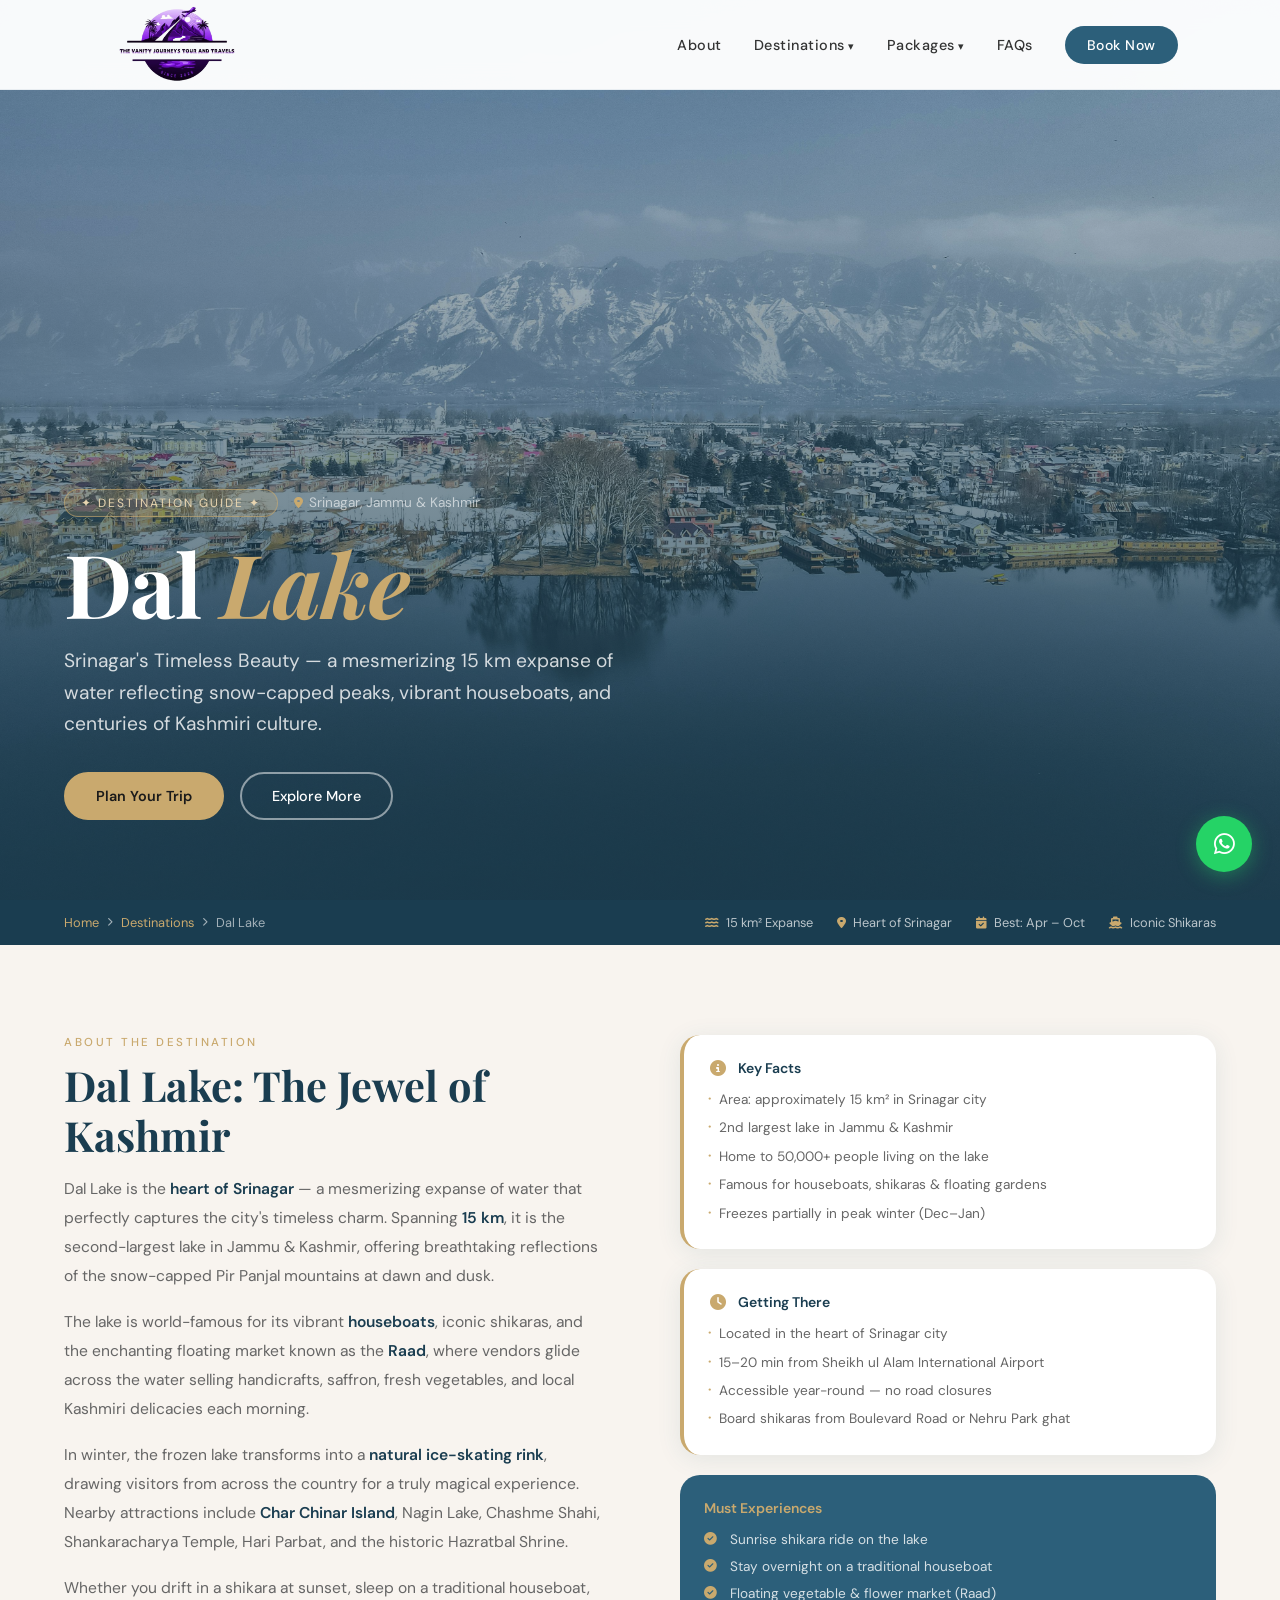
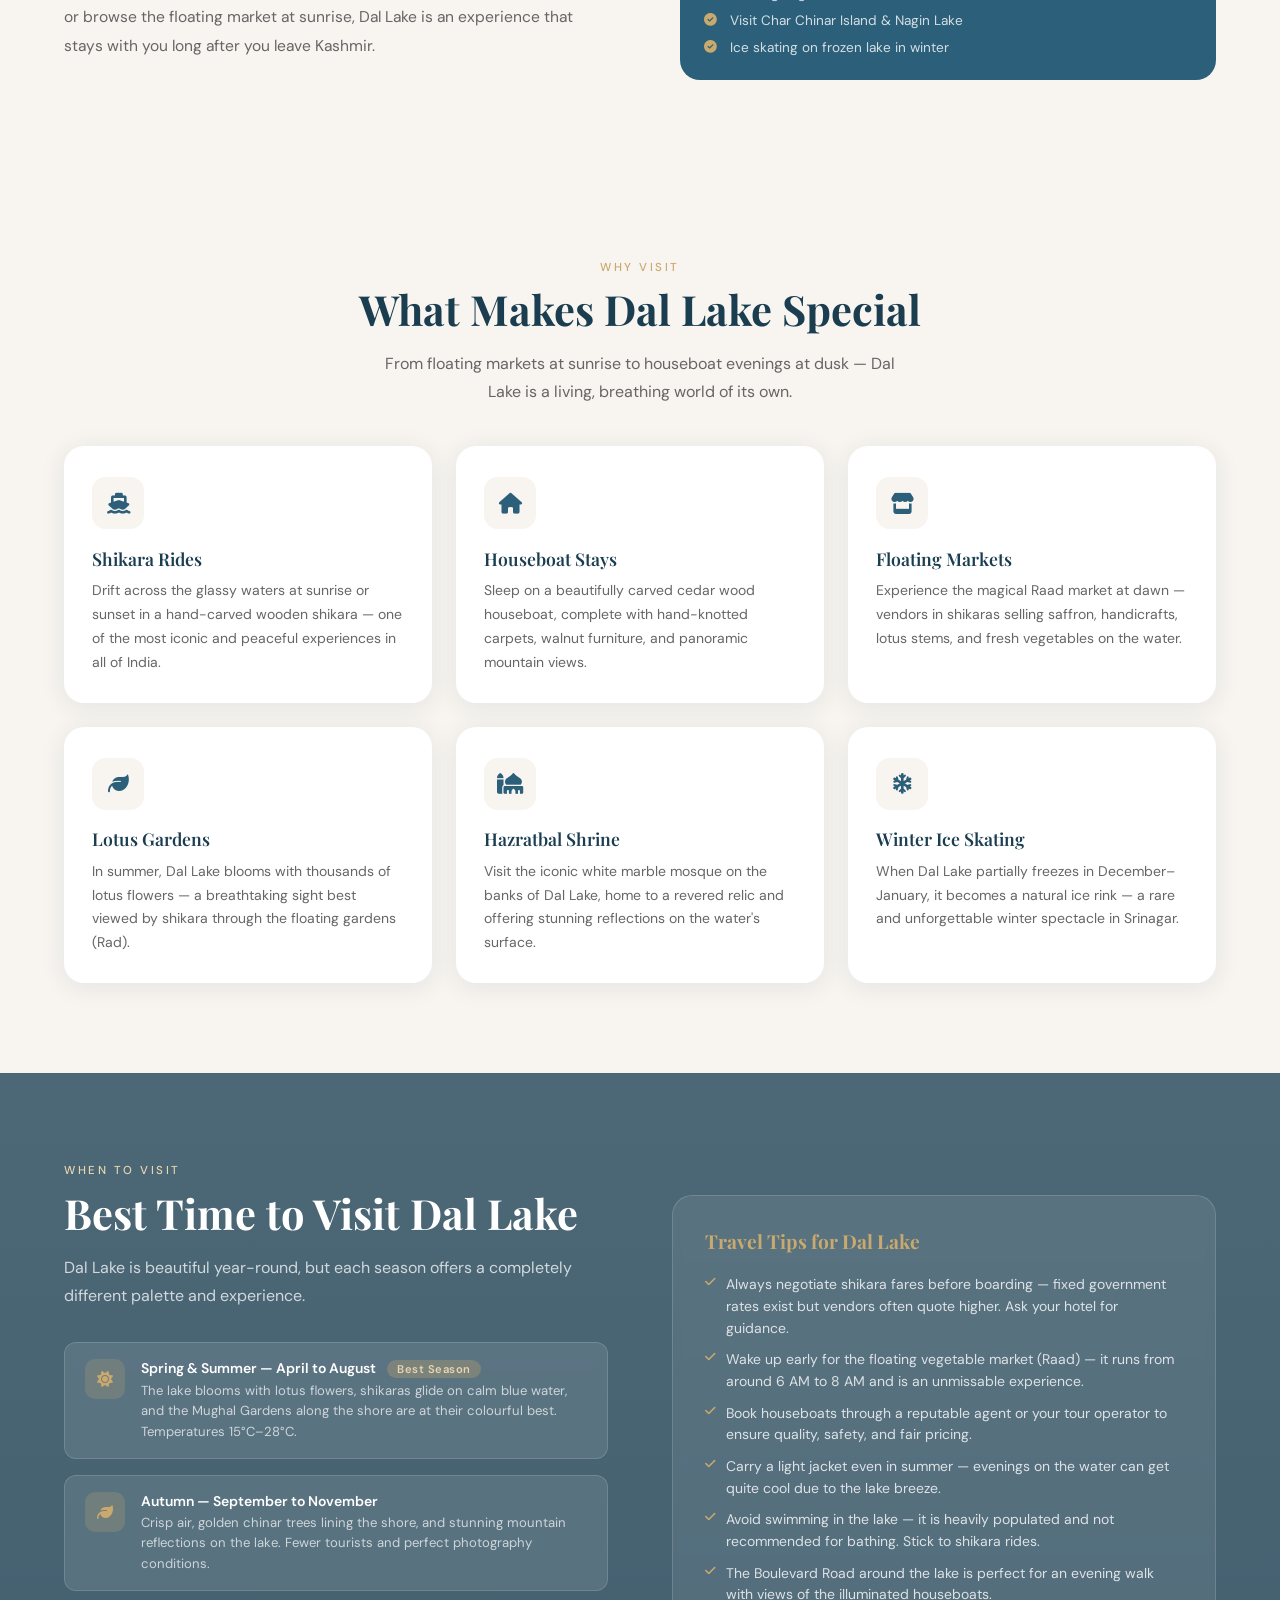
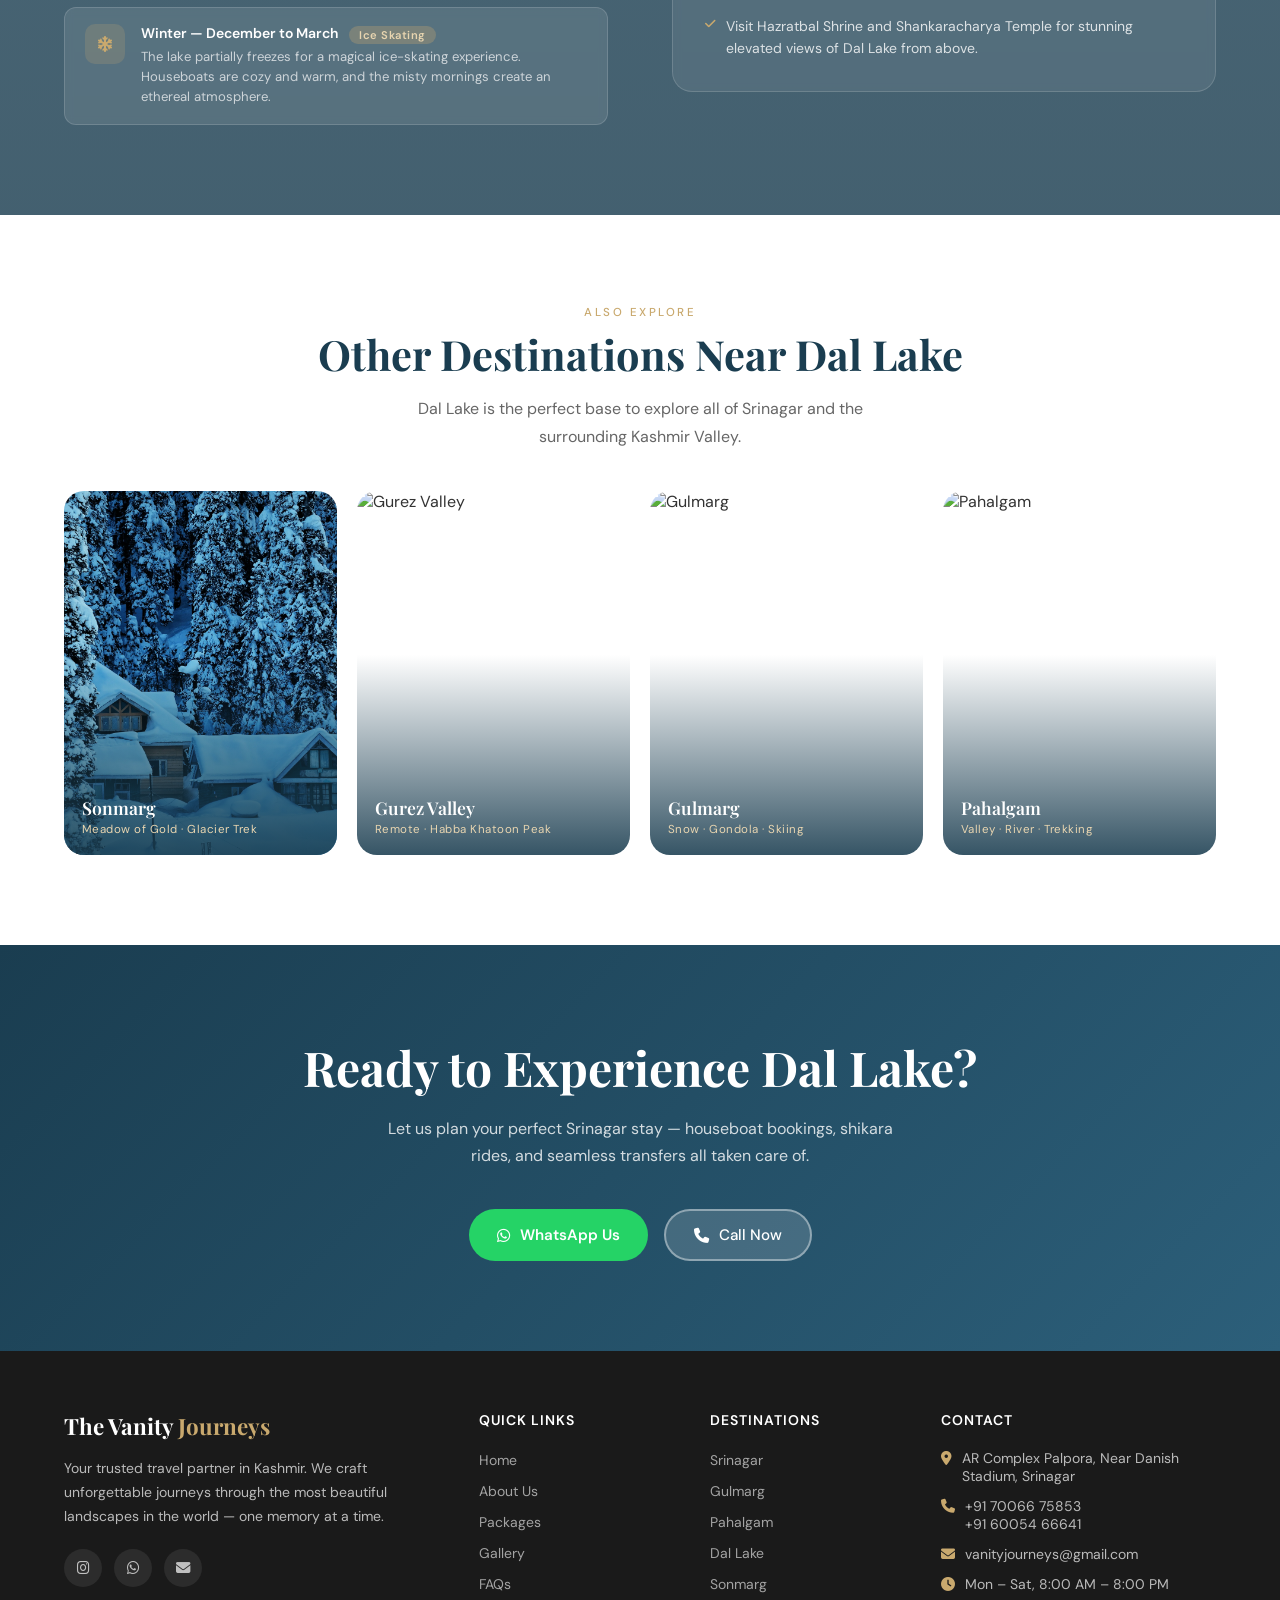
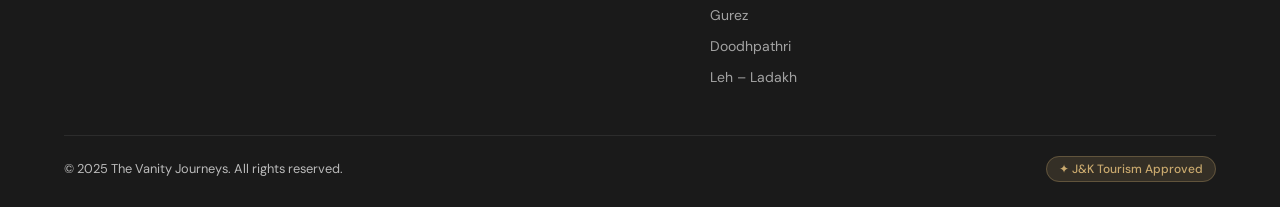
==== commit ee0877ca: "Added Gurez Page" ====
--- a/dallake.html
+++ b/dallake.html
@@ -27,9 +27,9 @@
         <li class="nav-dropdown">
           <a href="index.html#destinations">Destinations</a>
           <div class="dropdown-menu">
-            <a href="#">Srinagar</a><a href="#">Gulmarg</a
-            ><a href="#">Pahalgam</a> <a href="#">Doodhpathri</a
-            ><a href="sonmarg.html">Sonmarg</a><a href="#">Gurez</a>
+            <a href="srinagar.html">Srinagar</a><a href="gulmarg.html">Gulmarg</a
+            ><a href="pahalgam.html">Pahalgam</a> <a href="#">Doodhpathri</a
+            ><a href="sonmarg.html">Sonmarg</a><a href="gurez.html">Gurez</a>
             <a href="#">Dal Lake</a><a href="ladakh.html">Leh – Ladakh</a>
           </div>
         </li>
@@ -41,7 +41,6 @@
             <a href="packages.html#option3">Kashmir 5N/6D</a>
           </div>
         </li>
-        <li><a href="#">Gallery</a></li>
         <li><a href="index.html#faq">FAQs</a></li>
         <li><a href="#cta" class="nav-cta">Book Now</a></li>
       </ul>
@@ -538,6 +537,17 @@
             "display:flex;flex-direction:column;position:fixed;top:72px;left:0;right:0;background:white;padding:1.5rem 5%;box-shadow:0 12px 48px rgba(44,95,122,0.18);gap:1rem;z-index:999;";
         }
       }
+          document.addEventListener("click", function (e) {
+    const menu = document.querySelector(".nav-links");
+    const hamburger = document.querySelector(".hamburger");
+
+    const isClickInsideMenu = menu.contains(e.target);
+    const isClickOnHamburger = hamburger.contains(e.target);
+
+    if (!isClickInsideMenu && !isClickOnHamburger) {
+      menu.style.display = "";
+    }
+  });
     </script>
   </body>
 </html>
--- a/destination.css
+++ b/destination.css
@@ -104,6 +104,7 @@
   visibility: hidden;
   opacity: 0;
   pointer-events: none;
+   z-index: 1002;
   position: absolute;
   top: calc(100% + 12px);
   left: 0;
@@ -1044,7 +1045,7 @@
     display: none;
   }
 }
-@media (max-width: 850px) {
+@media (max-width: 880px) {
   .nav-links,
   .nav-contact {
     display: none;
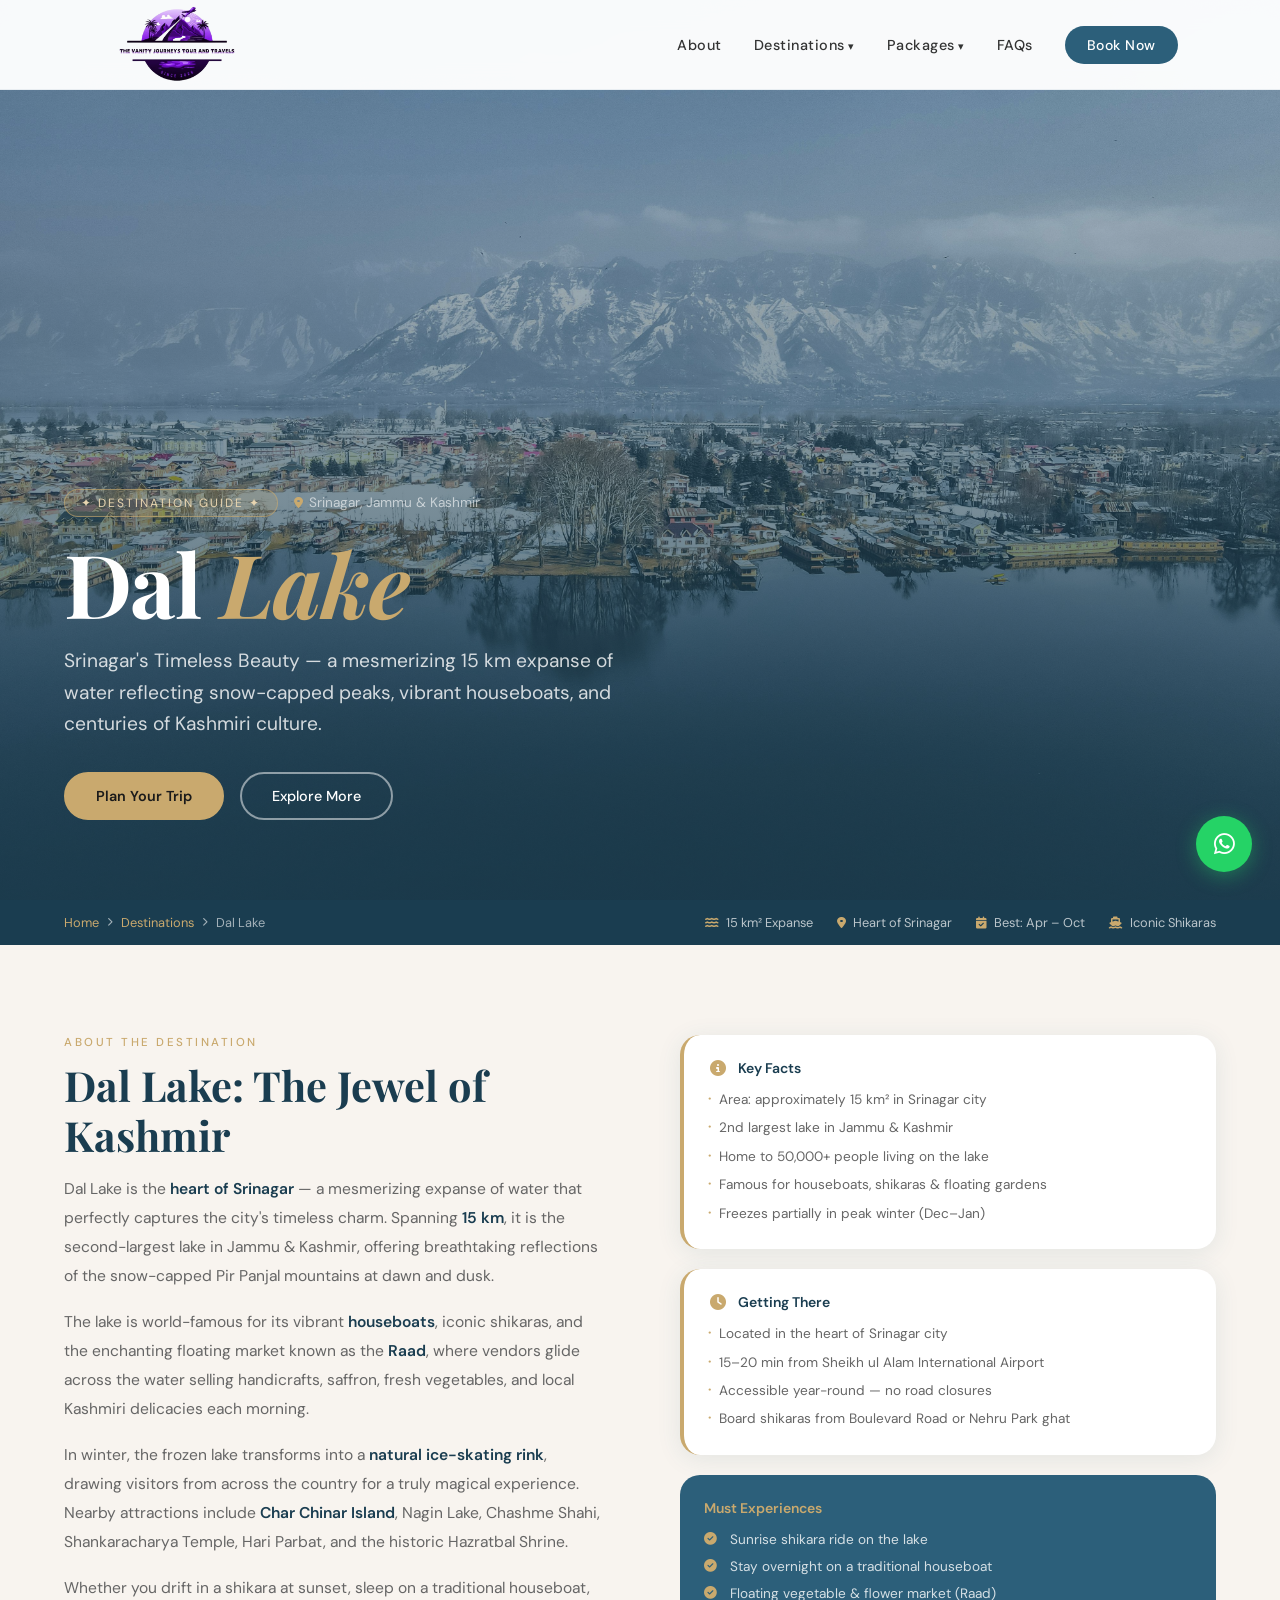
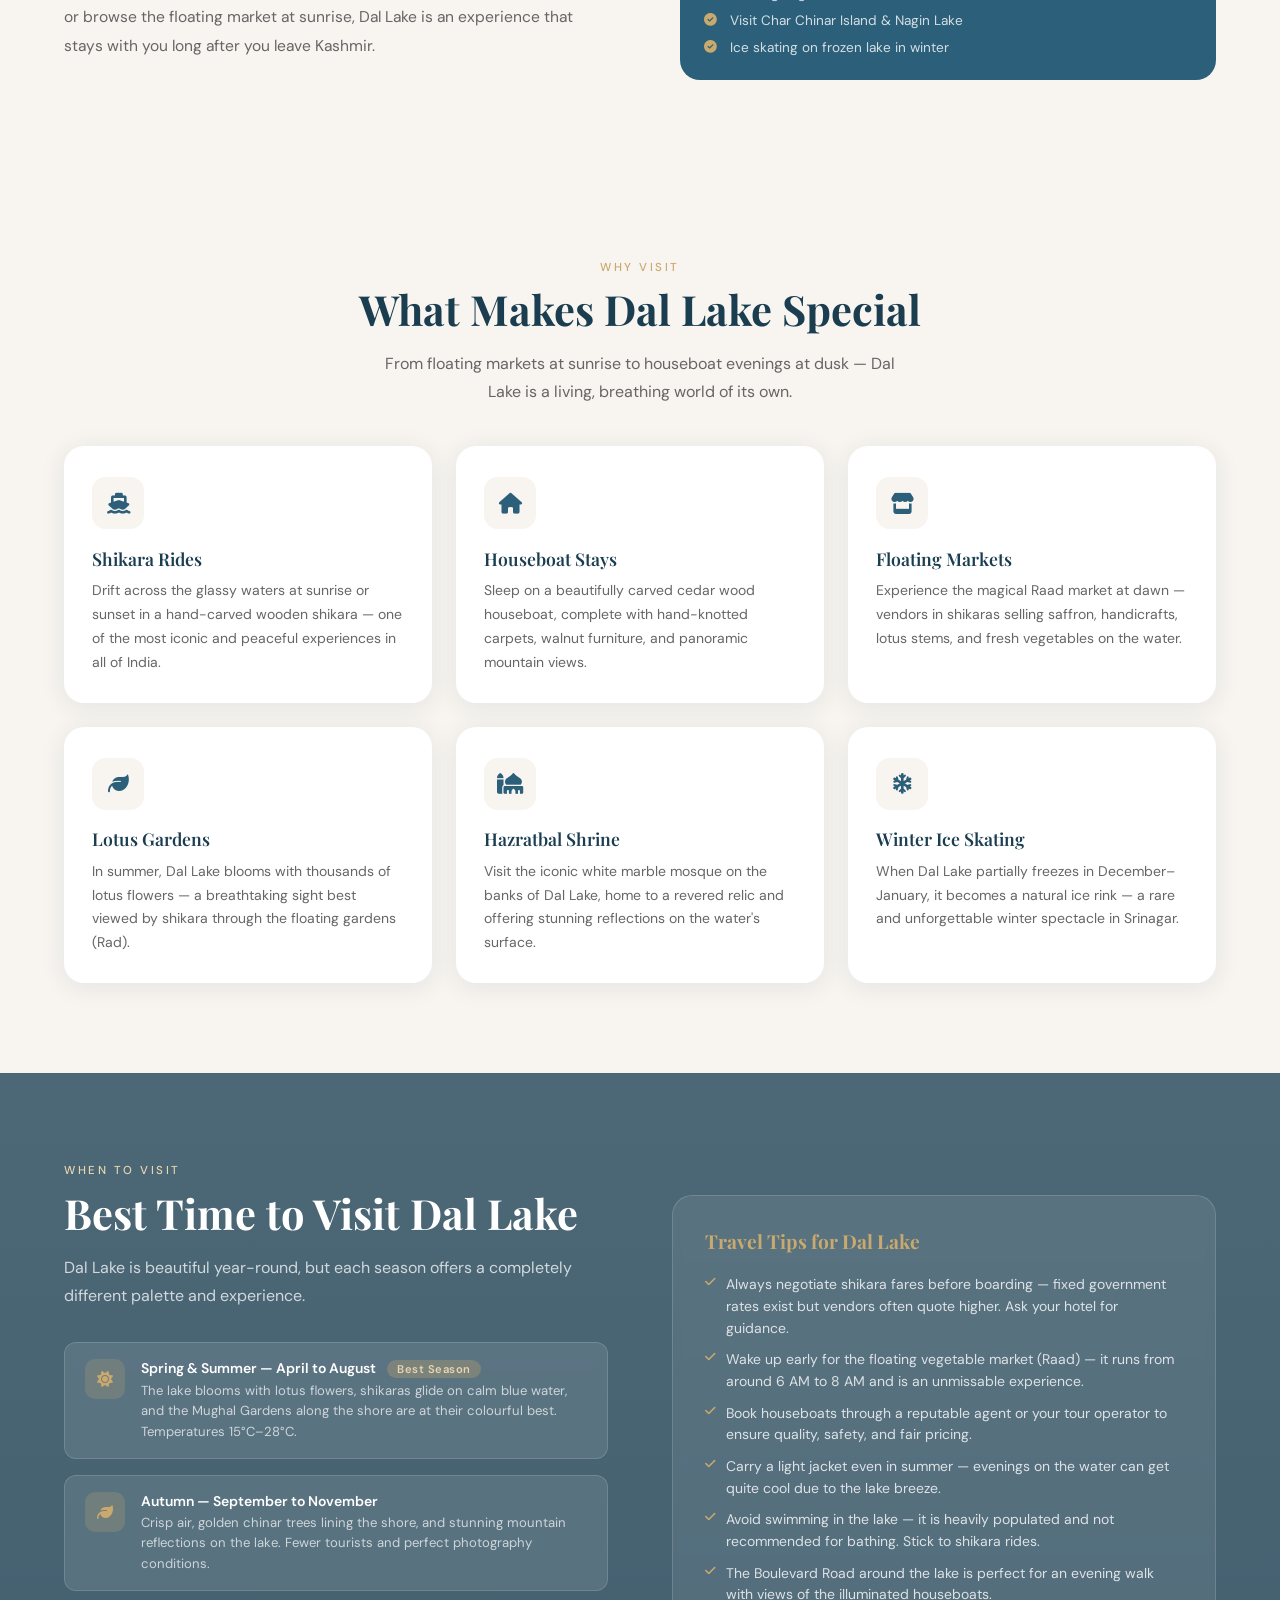
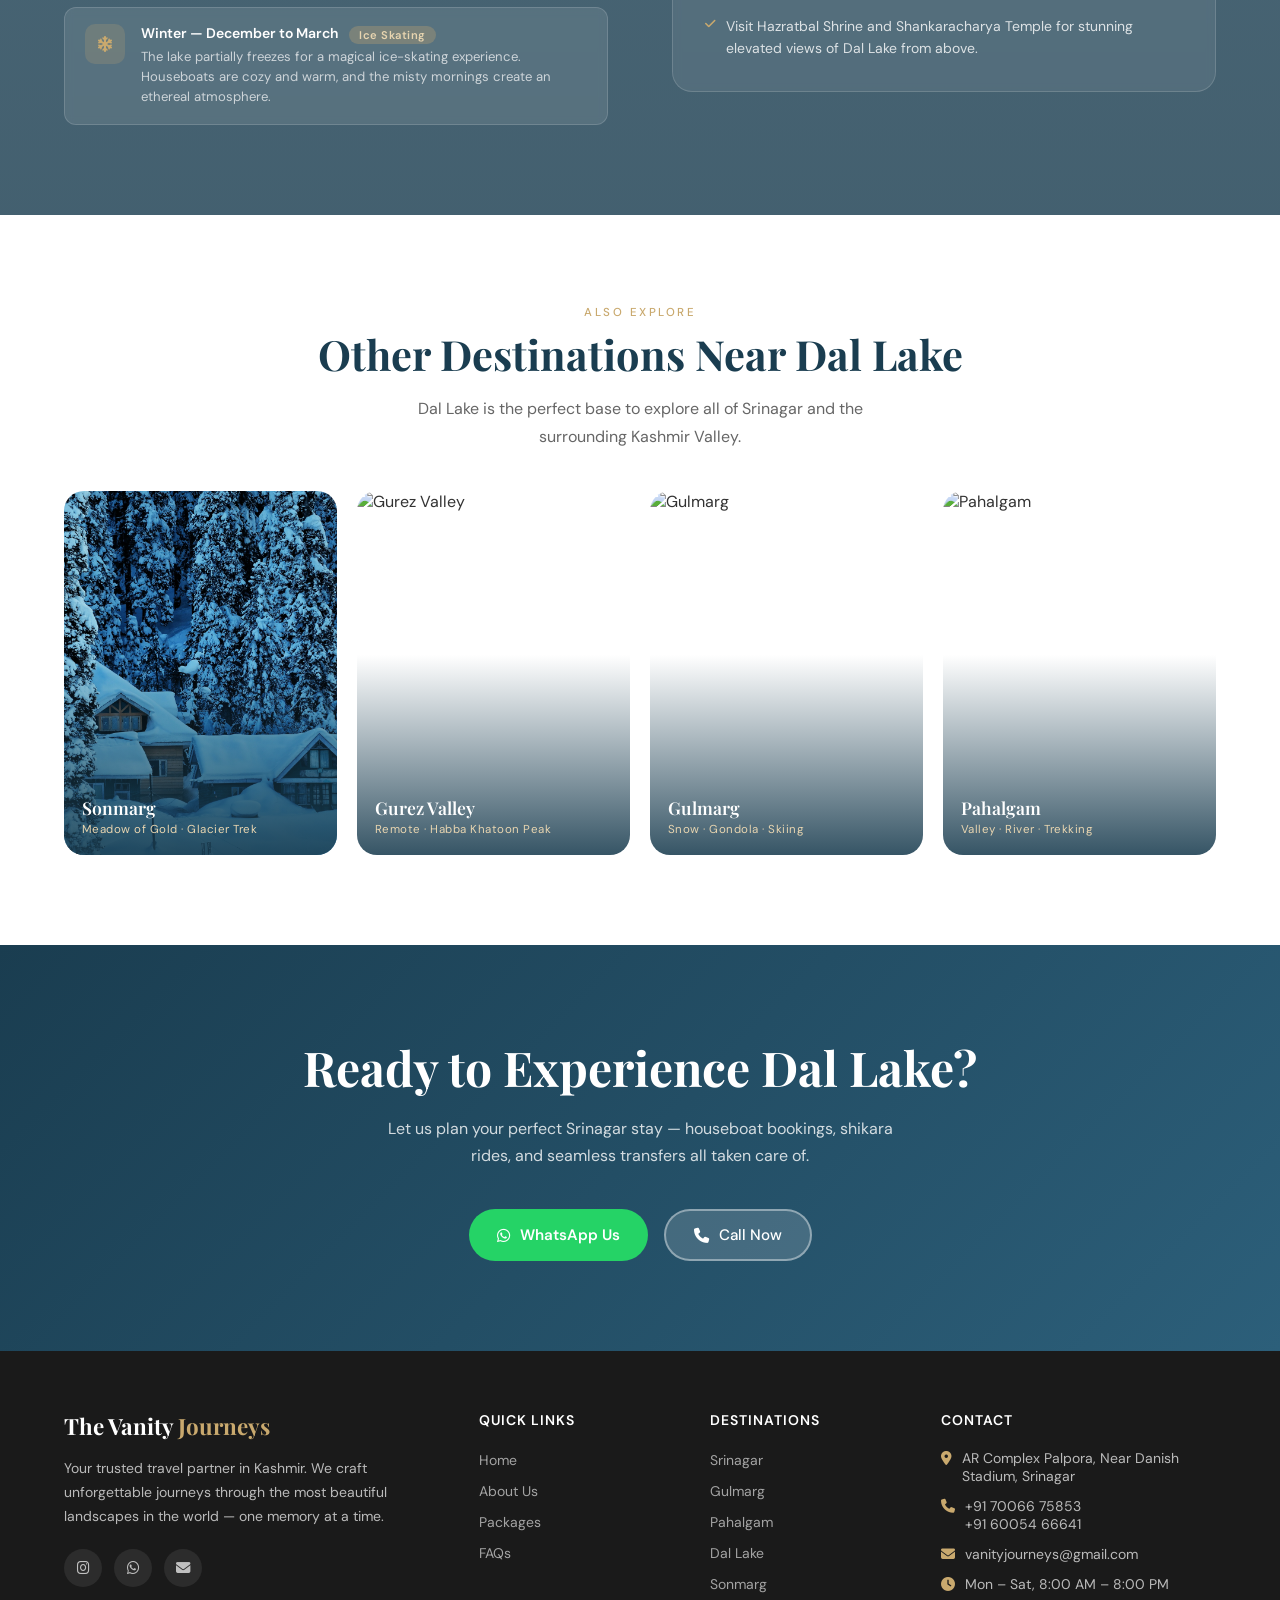
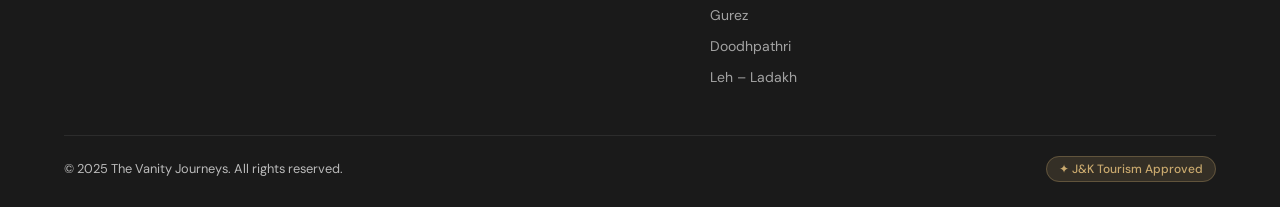
==== commit 5e11b400: "Add Doodhpathri Page" ====
--- a/dallake.html
+++ b/dallake.html
@@ -27,7 +27,8 @@
         <li class="nav-dropdown">
           <a href="index.html#destinations">Destinations</a>
           <div class="dropdown-menu">
-            <a href="srinagar.html">Srinagar</a><a href="gulmarg.html">Gulmarg</a
+            <a href="srinagar.html">Srinagar</a
+            ><a href="gulmarg.html">Gulmarg</a
             ><a href="pahalgam.html">Pahalgam</a> <a href="#">Doodhpathri</a
             ><a href="sonmarg.html">Sonmarg</a><a href="gurez.html">Gurez</a>
             <a href="#">Dal Lake</a><a href="ladakh.html">Leh – Ladakh</a>
@@ -51,9 +52,18 @@
 
     <!-- ─── HERO ─── -->
     <div class="dest-hero">
-   <div class="dest-hero-bg" style=" background:
-        linear-gradient(to bottom, rgba(26,61,80,0.25) 0%, rgba(26,61,80,0.85) 100%),
-        url('./assets/images/dallake.jpg') center/cover;"></div>
+      <div
+        class="dest-hero-bg"
+        style="
+          background:
+            linear-gradient(
+              to bottom,
+              rgba(26, 61, 80, 0.25) 0%,
+              rgba(26, 61, 80, 0.85) 100%
+            ),
+            url(&quot;./assets/images/dallake.jpg&quot;) center/cover;
+        "
+      ></div>
       <div class="dest-hero-content">
         <div class="dest-hero-meta">
           <div class="dest-hero-badge">✦ Destination Guide ✦</div>
@@ -102,7 +112,7 @@
     <!-- ─── ABOUT ─── -->
     <section id="about">
       <div class="about-grid">
-        <div class="about-text   ">
+        <div class="about-text">
           <div class="section-tag">About the Destination</div>
           <h2 class="section-title">Dal Lake: The Jewel of Kashmir</h2>
           <p>
@@ -134,7 +144,7 @@
           </p>
         </div>
 
-        <div class="about-sidebar   ">
+        <div class="about-sidebar">
           <div class="info-card">
             <div class="info-card-header">
               <i class="fa fa-info-circle"></i>
@@ -188,8 +198,6 @@
         </div>
       </div>
     </section>
-
- 
 
     <!-- ─── HIGHLIGHTS ─── -->
     <section id="highlights">
@@ -202,7 +210,7 @@
         </p>
       </div>
       <div class="highlights-grid">
-        <div class="highlight-card   ">
+        <div class="highlight-card">
           <div class="highlight-card-icon"><i class="fa fa-ship"></i></div>
           <h3>Shikara Rides</h3>
           <p>
@@ -211,7 +219,7 @@
             all of India.
           </p>
         </div>
-        <div class="highlight-card   ">
+        <div class="highlight-card">
           <div class="highlight-card-icon"><i class="fa fa-home"></i></div>
           <h3>Houseboat Stays</h3>
           <p>
@@ -220,7 +228,7 @@
             views.
           </p>
         </div>
-        <div class="highlight-card   ">
+        <div class="highlight-card">
           <div class="highlight-card-icon"><i class="fa fa-store"></i></div>
           <h3>Floating Markets</h3>
           <p>
@@ -229,7 +237,7 @@
             the water.
           </p>
         </div>
-        <div class="highlight-card   ">
+        <div class="highlight-card">
           <div class="highlight-card-icon"><i class="fa fa-leaf"></i></div>
           <h3>Lotus Gardens</h3>
           <p>
@@ -238,7 +246,7 @@
             gardens (Rad).
           </p>
         </div>
-        <div class="highlight-card   ">
+        <div class="highlight-card">
           <div class="highlight-card-icon"><i class="fa fa-mosque"></i></div>
           <h3>Hazratbal Shrine</h3>
           <p>
@@ -247,7 +255,7 @@
             surface.
           </p>
         </div>
-        <div class="highlight-card   ">
+        <div class="highlight-card">
           <div class="highlight-card-icon"><i class="fa fa-snowflake"></i></div>
           <h3>Winter Ice Skating</h3>
           <p>
@@ -262,7 +270,7 @@
     <!-- ─── BEST TIME ─── -->
     <section id="best-time">
       <div class="best-time-grid">
-        <div class="best-time-content   ">
+        <div class="best-time-content">
           <div class="section-tag">When to Visit</div>
           <h2 class="section-title">Best Time to Visit Dal Lake</h2>
           <p class="section-sub">
@@ -312,7 +320,7 @@
           </div>
         </div>
 
-        <div class="tips-box   ">
+        <div class="tips-box">
           <h3>Travel Tips for Dal Lake</h3>
           <ul class="tips-list">
             <li>
@@ -365,18 +373,15 @@
         </p>
       </div>
       <div class="nearby-grid">
-        <a href="sonmarg.html" class="nearby-card   ">
-          <img
-            src="./assets/images/sonmarg/sonmarg2.webp"
-            alt="Sonmarg"
-          />
+        <a href="sonmarg.html" class="nearby-card">
+          <img src="./assets/images/sonmarg/sonmarg2.webp" alt="Sonmarg" />
           <div class="nearby-overlay">
             <div class="nearby-name">Sonmarg</div>
             <div class="nearby-tag">Meadow of Gold · Glacier Trek</div>
           </div>
           <div class="nearby-arrow"><i class="fa fa-arrow-right"></i></div>
         </a>
-        <div class="nearby-card   ">
+        <div class="nearby-card">
           <img
             src="https://images.unsplash.com/photo-1625467096769-ac4a8c4f4e56?w=500&q=80"
             alt="Gurez Valley"
@@ -387,7 +392,7 @@
           </div>
           <div class="nearby-arrow"><i class="fa fa-arrow-right"></i></div>
         </div>
-        <div class="nearby-card   ">
+        <div class="nearby-card">
           <img
             src="https://images.unsplash.com/photo-1582650625119-3a31f8fa2699?w=500&q=80"
             alt="Gulmarg"
@@ -398,7 +403,7 @@
           </div>
           <div class="nearby-arrow"><i class="fa fa-arrow-right"></i></div>
         </div>
-        <div class="nearby-card   ">
+        <div class="nearby-card">
           <img
             src="https://images.unsplash.com/photo-1626621341517-bbf3d9990a23?w=500&q=80"
             alt="Pahalgam"
@@ -462,20 +467,19 @@
             <li><a href="index.html">Home</a></li>
             <li><a href="index.html#about">About Us</a></li>
             <li><a href="packages.html">Packages</a></li>
-            <li><a href="#">Gallery</a></li>
             <li><a href="index.html#faq">FAQs</a></li>
           </ul>
         </div>
         <div class="footer-col">
           <h4>Destinations</h4>
           <ul>
-            <li><a href="#">Srinagar</a></li>
-            <li><a href="#">Gulmarg</a></li>
-            <li><a href="#">Pahalgam</a></li>
-            <li><a href="#">Dal Lake</a></li>
+            <li><a href="srinagar.html">Srinagar</a></li>
+            <li><a href="gulmarg.html">Gulmarg</a></li>
+            <li><a href="pahalgam.html">Pahalgam</a></li>
+            <li><a href="dallake.html">Dal Lake</a></li>
             <li><a href="sonmarg.html">Sonmarg</a></li>
-            <li><a href="#">Gurez</a></li>
-            <li><a href="#">Doodhpathri</a></li>
+            <li><a href="gurez.html">Gurez</a></li>
+            <li><a href="doodhpathri.html">Doodhpathri</a></li>
             <li><a href="ladakh.html">Leh – Ladakh</a></li>
           </ul>
         </div>
@@ -524,9 +528,7 @@
         },
         { threshold: 0.1 },
       );
-      document
-        .querySelectorAll(".  ")
-        .forEach((el) => observer.observe(el));
+      document.querySelectorAll(".  ").forEach((el) => observer.observe(el));
 
       function toggleMenu() {
         const links = document.querySelector(".nav-links");
@@ -537,17 +539,17 @@
             "display:flex;flex-direction:column;position:fixed;top:72px;left:0;right:0;background:white;padding:1.5rem 5%;box-shadow:0 12px 48px rgba(44,95,122,0.18);gap:1rem;z-index:999;";
         }
       }
-          document.addEventListener("click", function (e) {
-    const menu = document.querySelector(".nav-links");
-    const hamburger = document.querySelector(".hamburger");
-
-    const isClickInsideMenu = menu.contains(e.target);
-    const isClickOnHamburger = hamburger.contains(e.target);
-
-    if (!isClickInsideMenu && !isClickOnHamburger) {
-      menu.style.display = "";
-    }
-  });
+      document.addEventListener("click", function (e) {
+        const menu = document.querySelector(".nav-links");
+        const hamburger = document.querySelector(".hamburger");
+
+        const isClickInsideMenu = menu.contains(e.target);
+        const isClickOnHamburger = hamburger.contains(e.target);
+
+        if (!isClickInsideMenu && !isClickOnHamburger) {
+          menu.style.display = "";
+        }
+      });
     </script>
   </body>
 </html>
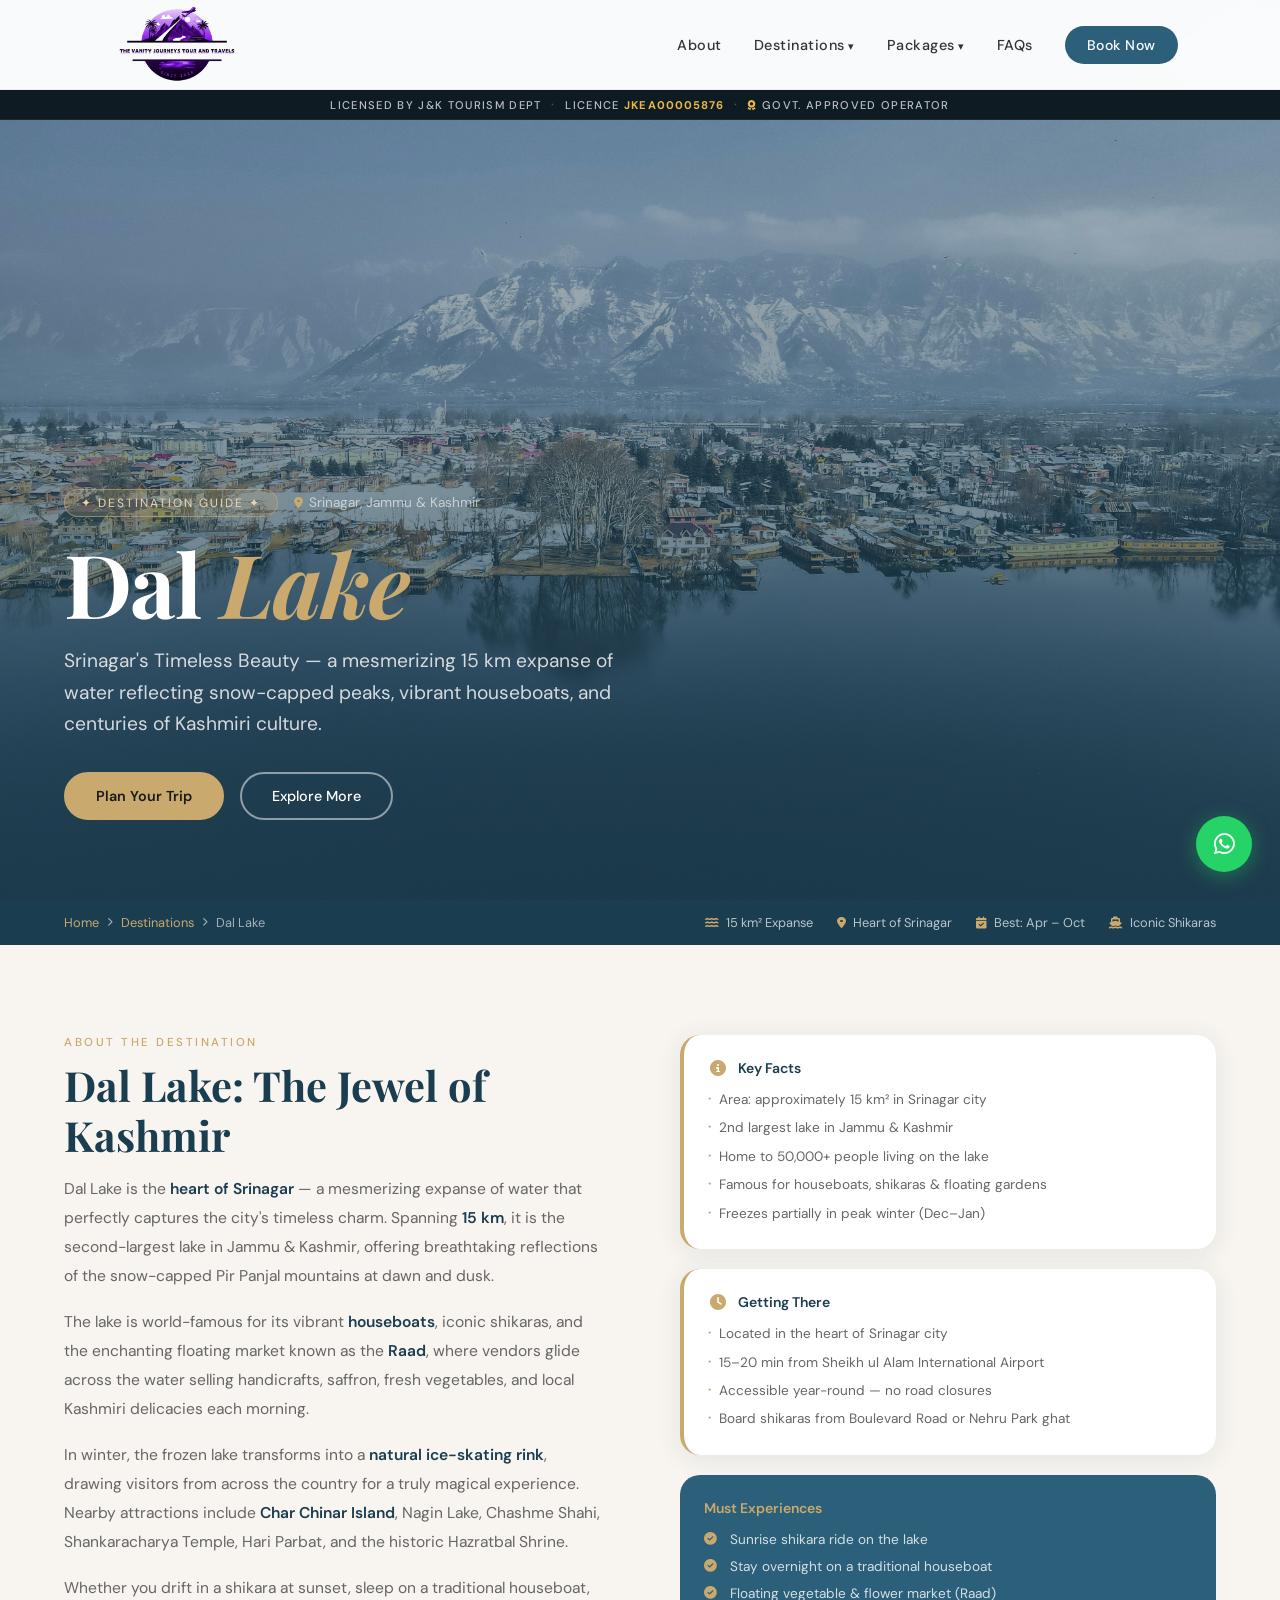
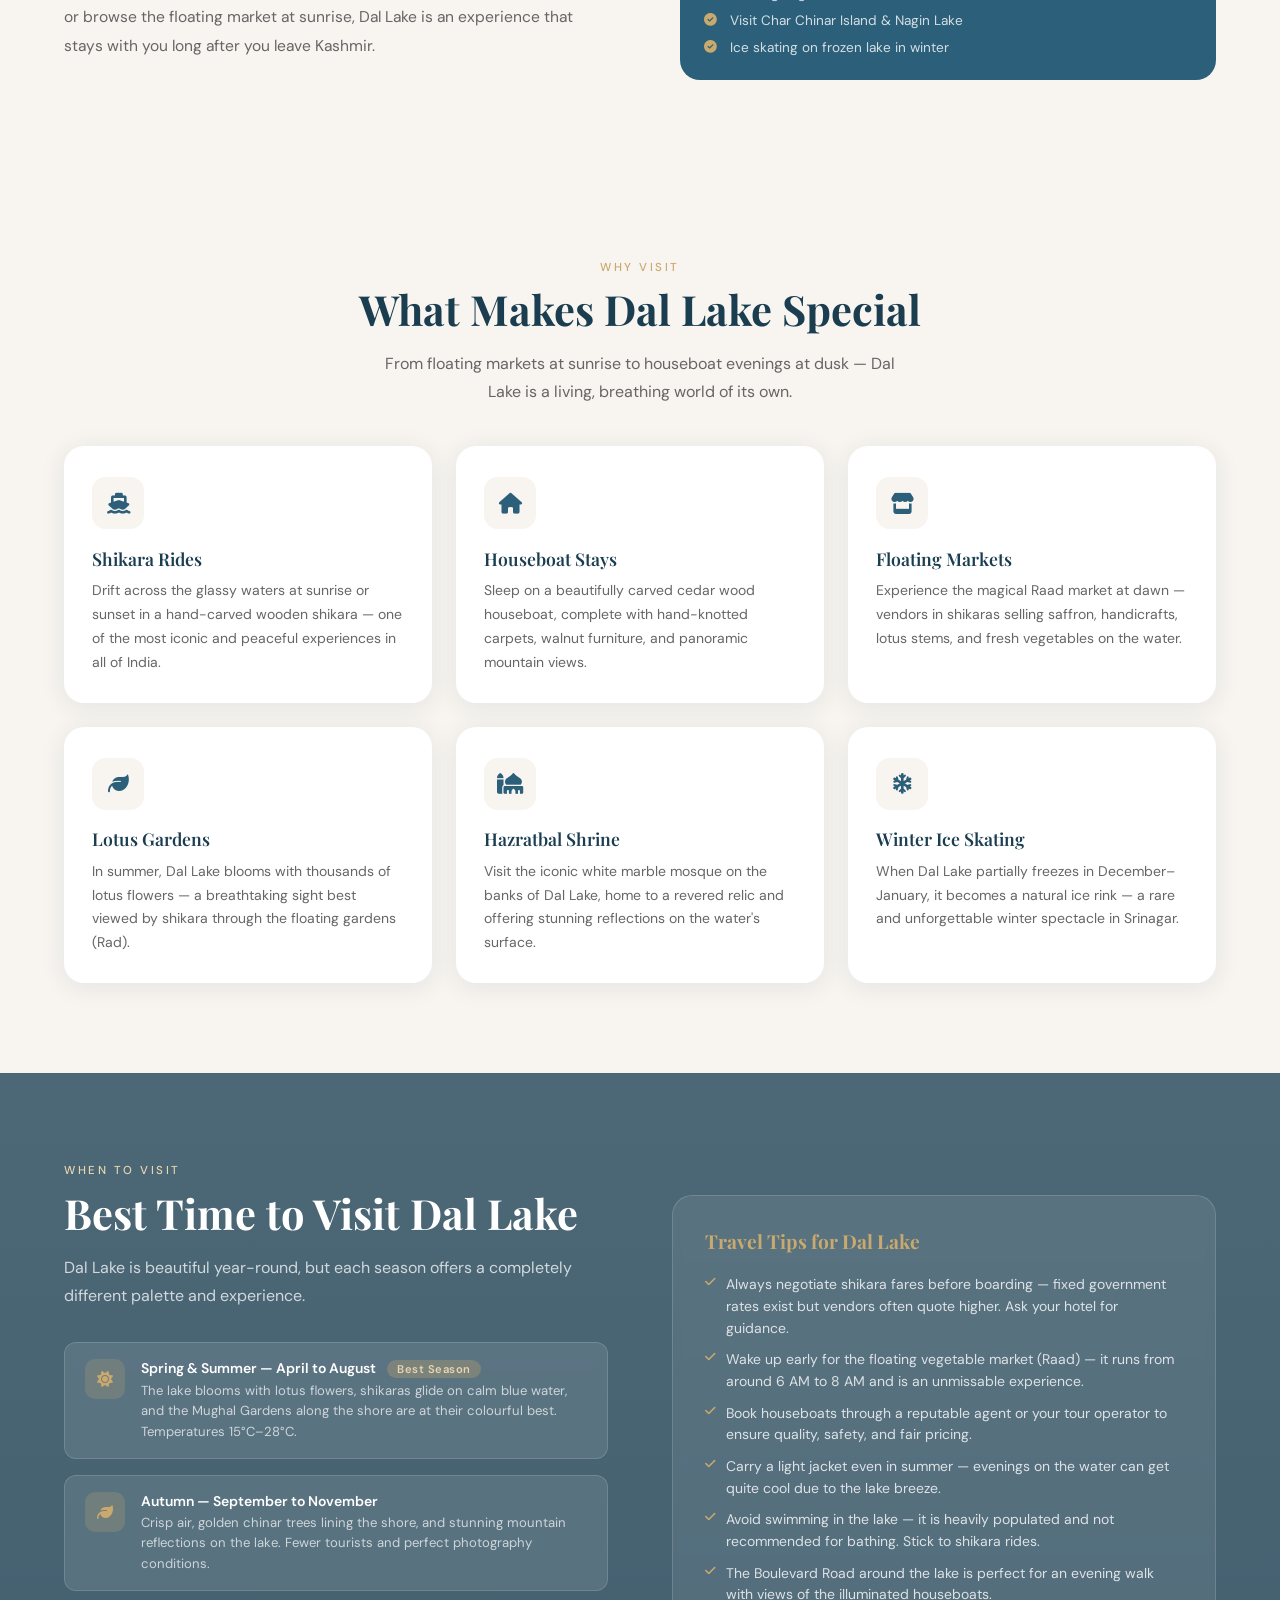
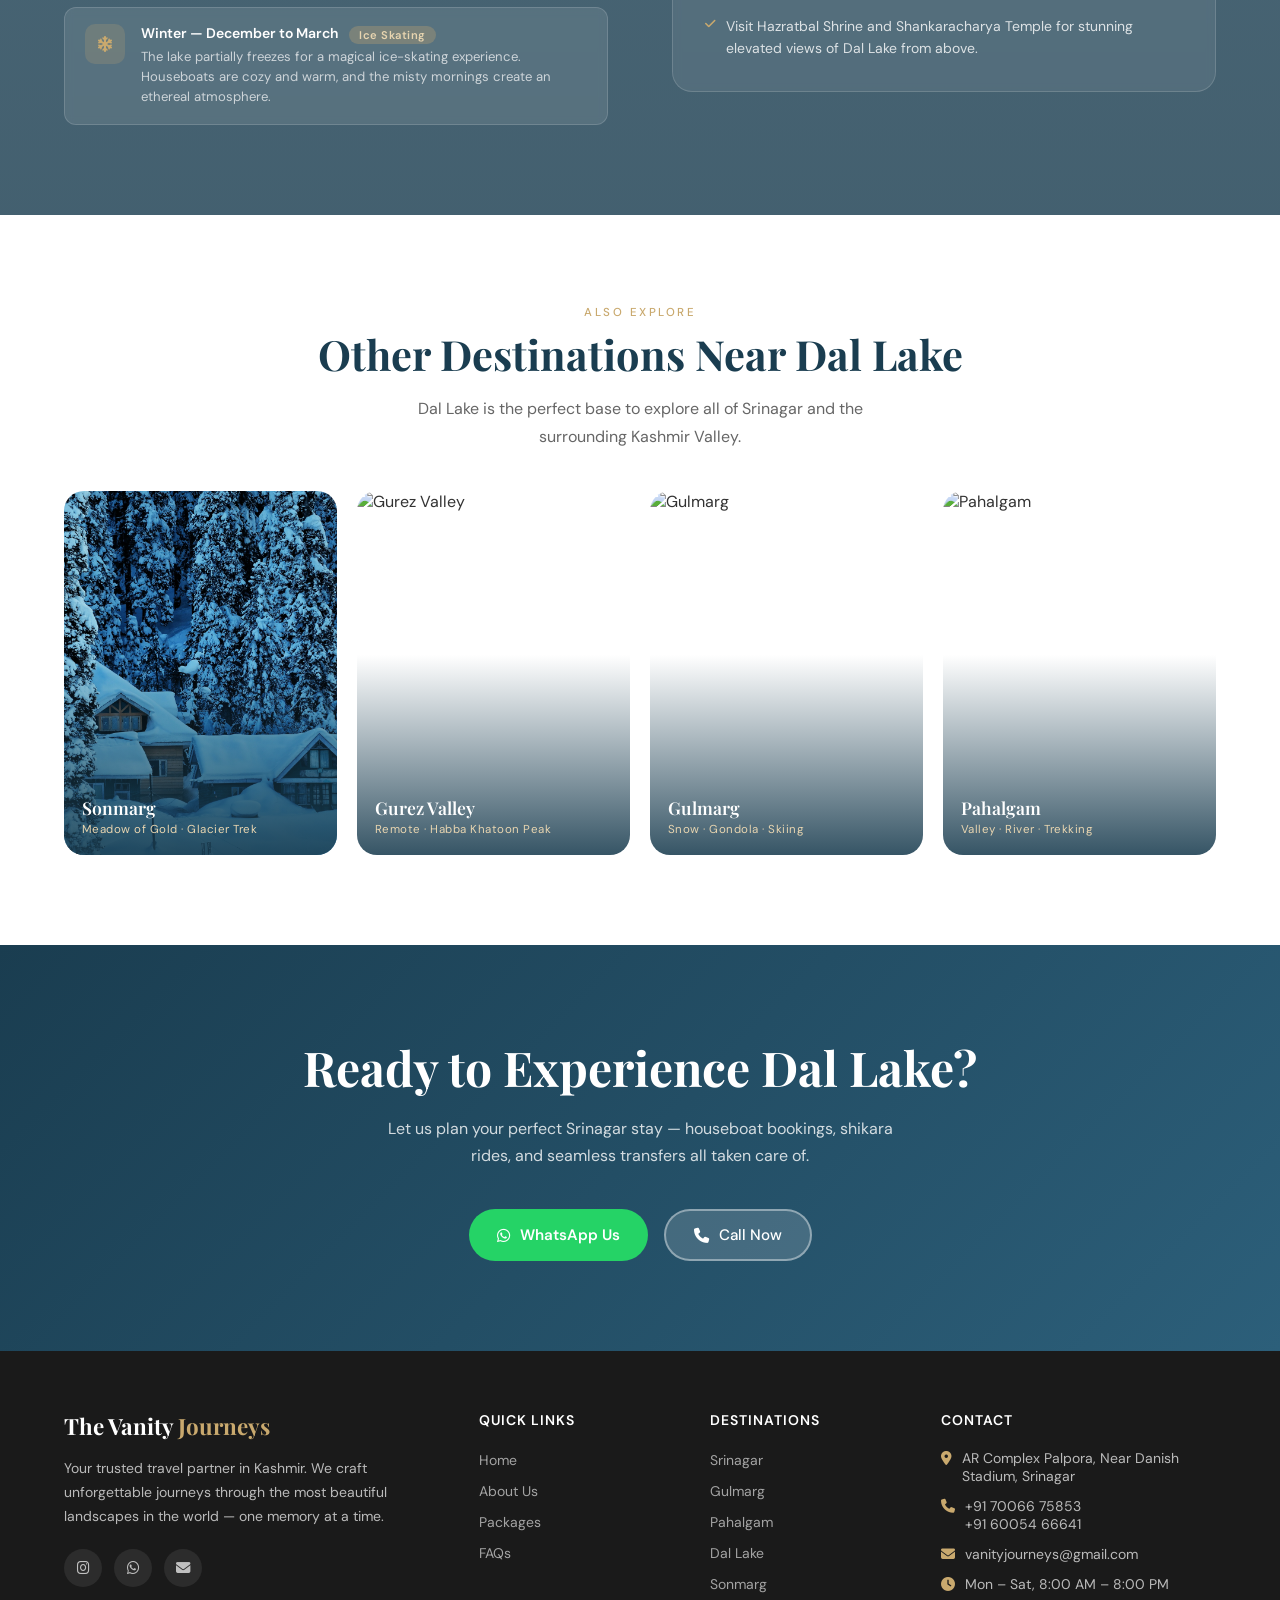
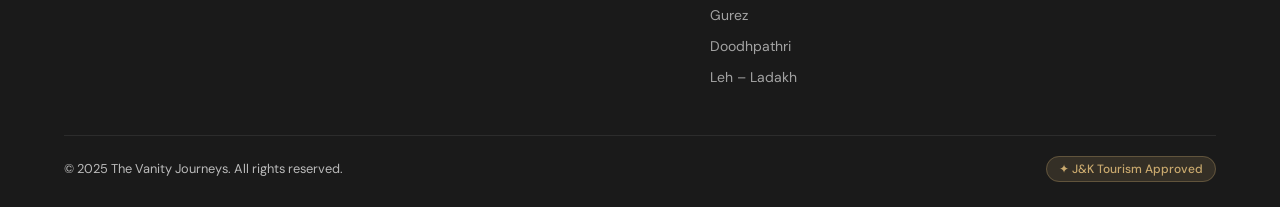
==== commit 0f38f71a: "Added Tourism License" ====
--- a/dallake.html
+++ b/dallake.html
@@ -50,6 +50,15 @@
       </div>
     </nav>
 
+     <!-- ── LICENSE STRIP ── -->
+    <div class="license-strip">
+      <span>Licensed by J&amp;K Tourism Dept</span>
+      <span class="license-dot">·</span>
+      <span>Licence <strong class="license-num">JKEA00005876</strong></span>
+      <span class="license-dot">·</span>
+      <span><i class="fa fa-award"></i>&nbsp;Govt. Approved Operator</span>
+    </div>
+
     <!-- ─── HERO ─── -->
     <div class="dest-hero">
       <div
--- a/destination.css
+++ b/destination.css
@@ -90,6 +90,60 @@
   content: " ▾";
   font-size: 0.7rem;
 }
+.license-strip {
+  position: fixed;
+  top: 90px;
+  left: 0;
+  right: 0;
+  z-index: 998;
+  background: #0f1b22;
+  color: rgba(255, 255, 255, 0.72);
+  font-family: "DM Sans", sans-serif;
+  font-size: 0.7rem;
+  font-weight: 500;
+  letter-spacing: 0.12em;
+  text-transform: uppercase;
+  display: flex;
+  align-items: center;
+  justify-content: center;
+  gap: 0.6rem;
+  padding: 0.38rem 1rem;
+  border-bottom: 1px solid rgba(255, 255, 255, 0.06);
+  white-space: nowrap;
+  overflow: hidden;
+}
+
+.license-strip .license-dot {
+  opacity: 0.35;
+  font-size: 0.85rem;
+}
+
+.license-strip .license-num {
+  color: #e8b84b;
+  font-weight: 700;
+  letter-spacing: 0.1em;
+}
+
+.license-strip i {
+  color: #e8b84b;
+  font-size: 0.65rem;
+}
+
+#hero {
+  padding-top: calc(72px + 30px);
+}
+
+@media (max-width: 600px) {
+  .license-strip {
+    font-size: 0.58rem;
+    gap: 0.4rem;
+    padding: 0.32rem 0.5rem;
+  }
+  .license-strip span:last-child,
+  .license-strip .license-dot:last-of-type {
+    display: none;
+  }
+}
 /* Bridge gap so mouse can travel from link to menu without it closing */
 .nav-dropdown::after {
   content: "";
@@ -104,7 +158,7 @@
   visibility: hidden;
   opacity: 0;
   pointer-events: none;
-   z-index: 1002;
+  z-index: 1002;
   position: absolute;
   top: calc(100% + 12px);
   left: 0;
